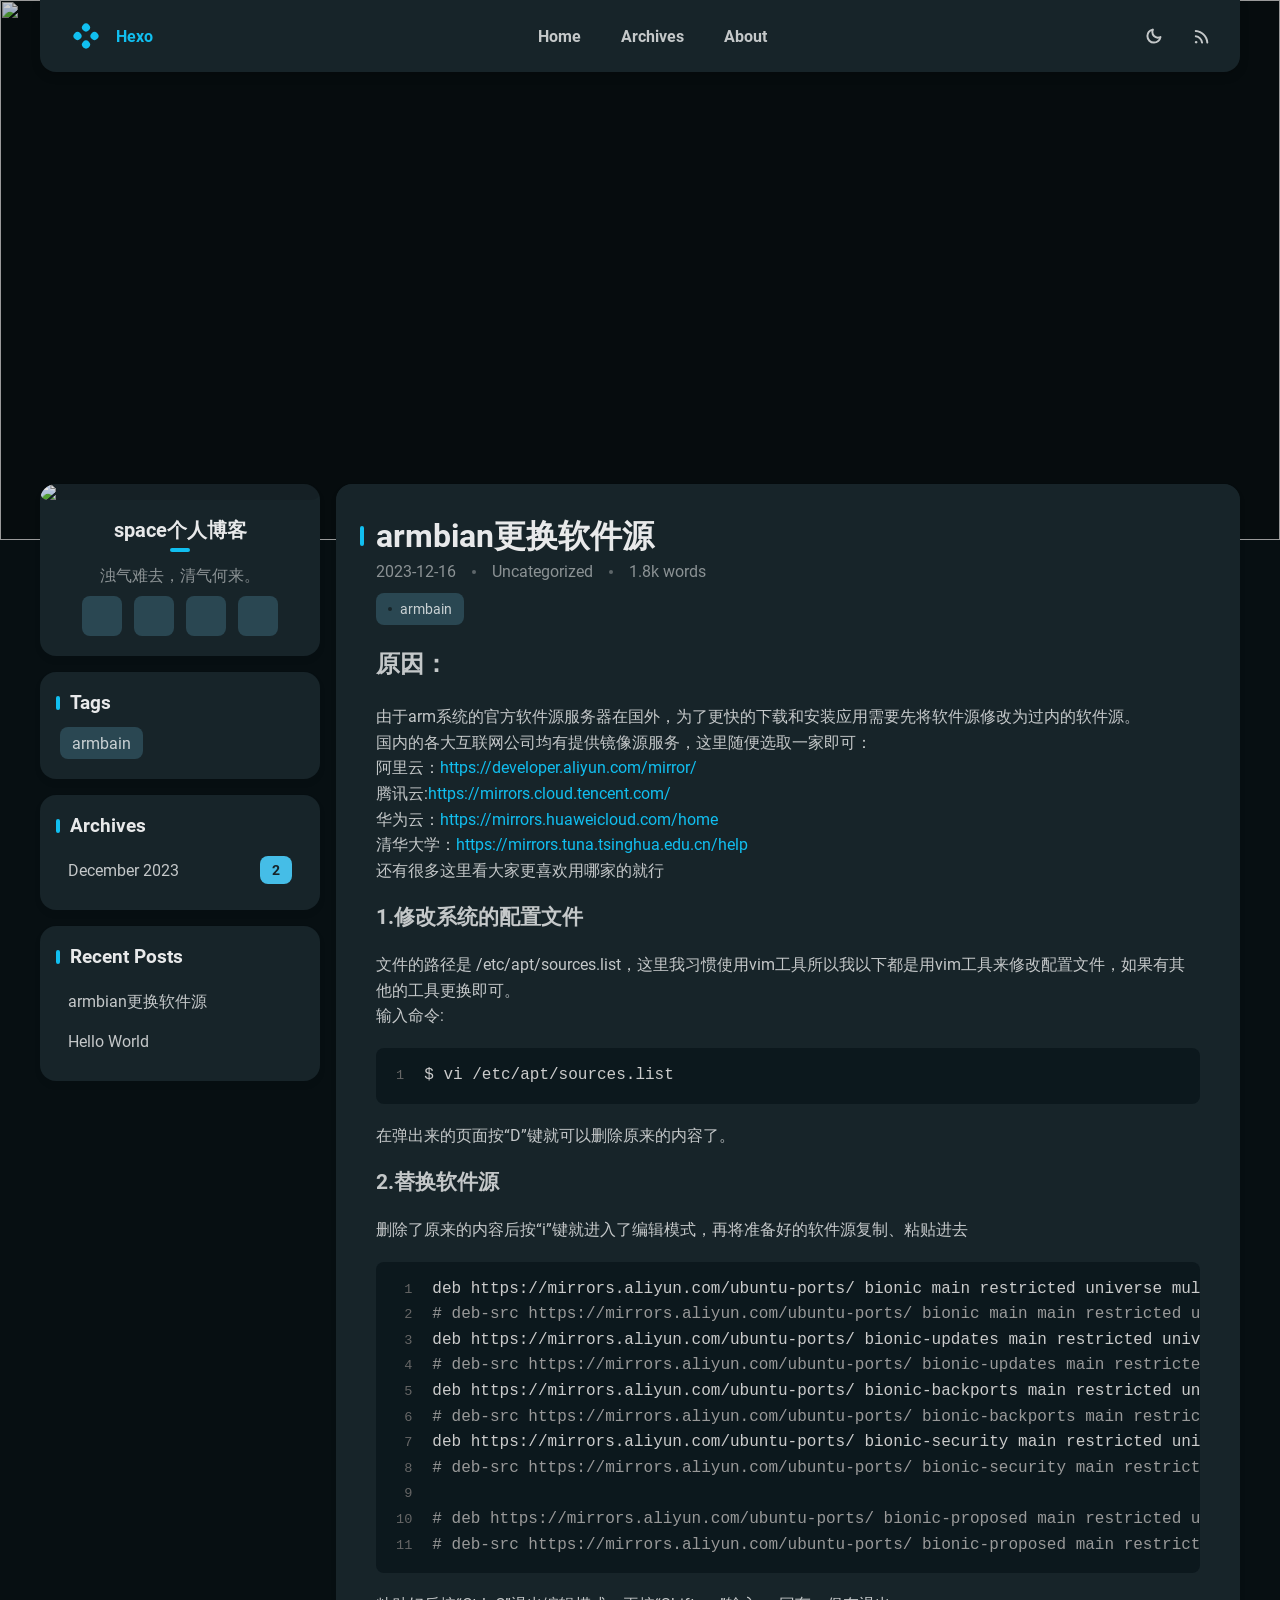
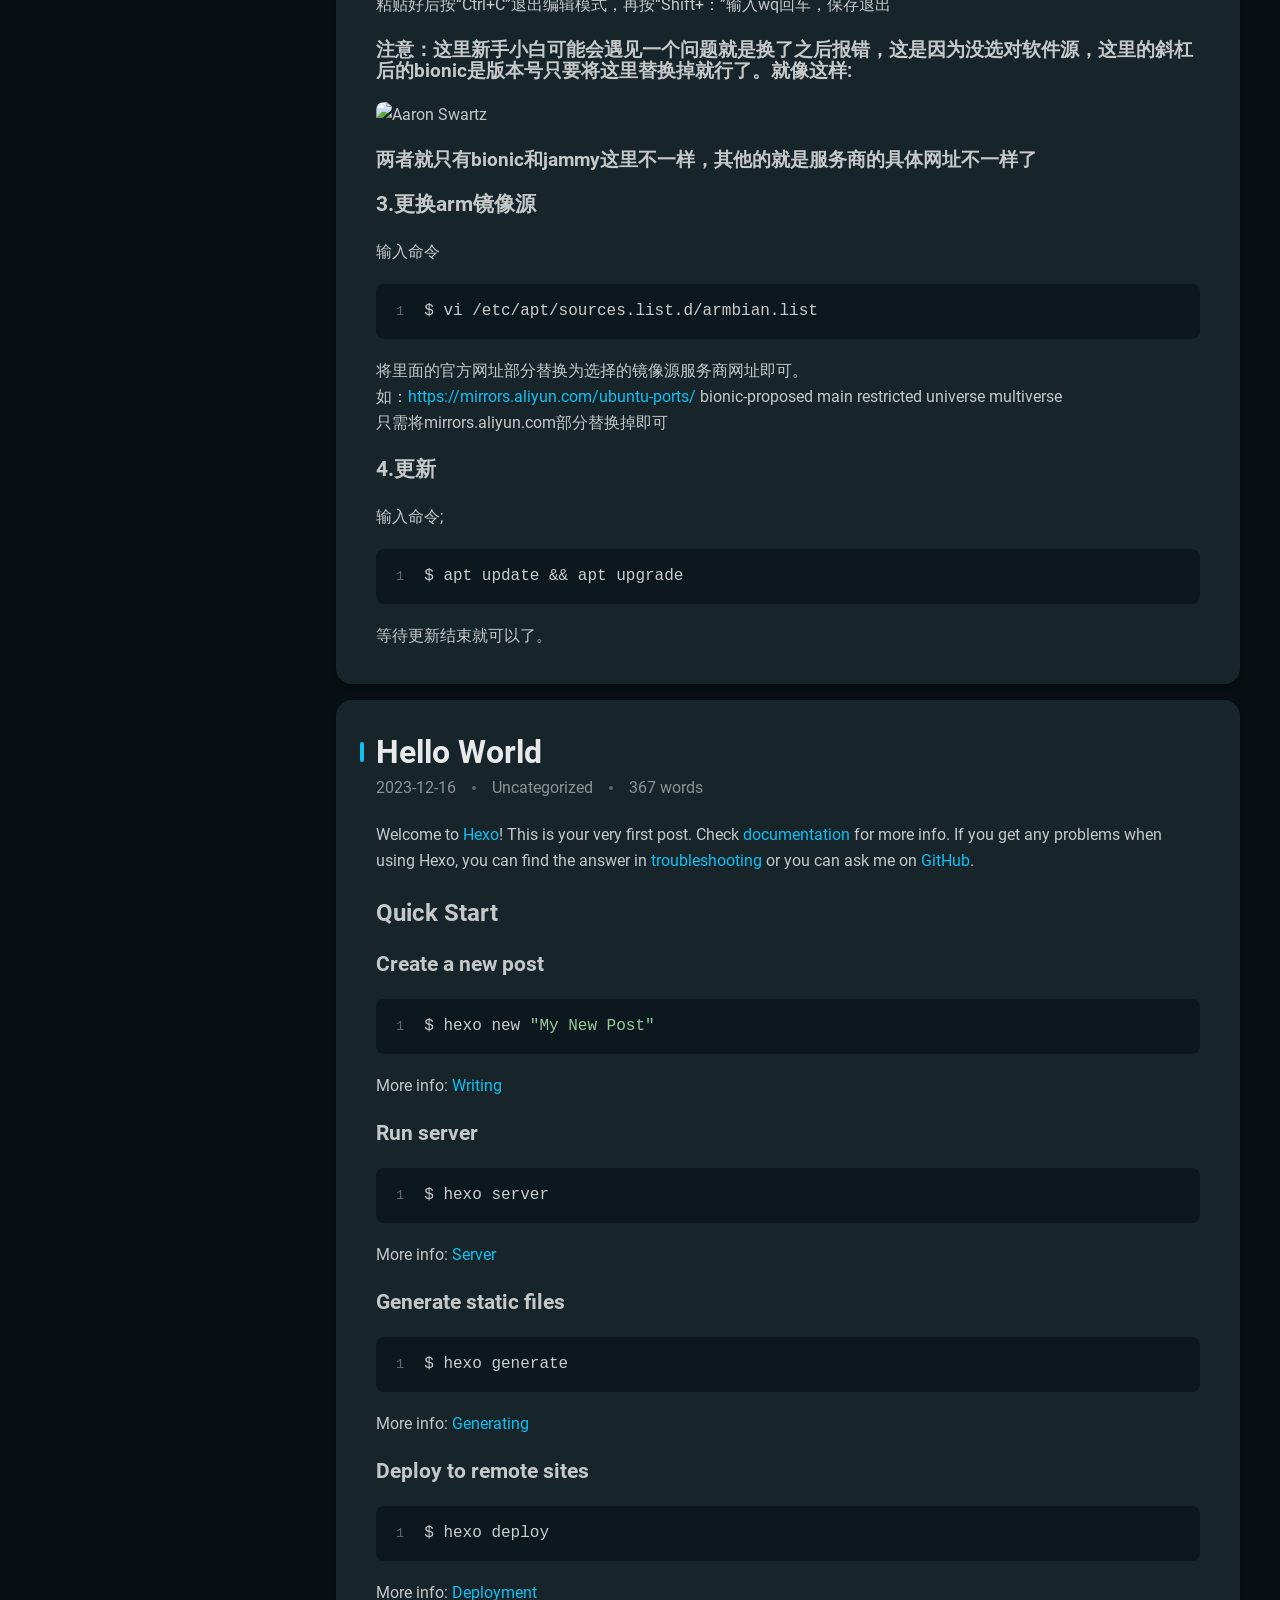
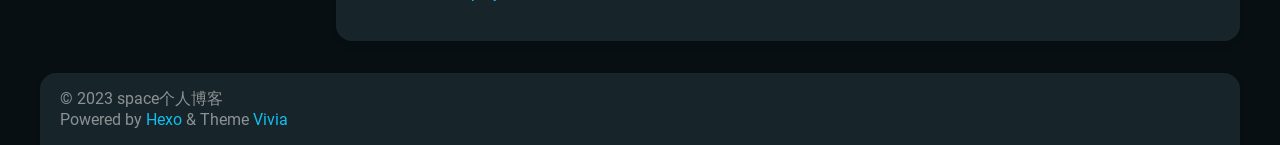
==== index.html @ df4c648f "Site updated: 2023-12-16 14:59:12" ====
<!DOCTYPE html>


<html theme="dark" showBanner="true" hasBanner="true" > 
<link href="https://cdn.staticfile.org/font-awesome/6.4.2/css/fontawesome.min.css" rel="stylesheet">
<link href="https://cdn.staticfile.org/font-awesome/6.4.2/css/brands.min.css" rel="stylesheet">
<link href="https://cdn.staticfile.org/font-awesome/6.4.2/css/solid.min.css" rel="stylesheet">
<script src="/js/color.global.min.js" ></script>
<script src="/js/load-settings.js" ></script>
<head>
  <meta charset="utf-8">
  
  
  

  
  <title>Hexo</title>
  <meta name="viewport" content="width=device-width, initial-scale=1, shrink-to-fit=no">

  <link rel="preload" href="/css/fonts/Roboto-Regular.ttf" as="font" type="font/ttf" crossorigin="anonymous">
  <link rel="preload" href="/css/fonts/Roboto-Bold.ttf" as="font" type="font/ttf" crossorigin="anonymous">

  <meta property="og:type" content="website">
<meta property="og:title" content="Hexo">
<meta property="og:url" content="http://example.com/index.html">
<meta property="og:site_name" content="Hexo">
<meta property="og:locale" content="en_US">
<meta property="article:author" content="John Doe">
<meta name="twitter:card" content="summary">
  
    <link rel="alternate" href="/atom.xml" title="Hexo" type="application/atom+xml">
  
  
    <link rel="icon" media="(prefers-color-scheme: light)" href="/images/favicon-light-32.png" sizes="32x32">
    <link rel="icon" media="(prefers-color-scheme: light)" href="/images/favicon-light-128.png" sizes="128x128">
    <link rel="icon" media="(prefers-color-scheme: light)" href="/images/favicon-light-180.png" sizes="180x180">
    <link rel="icon" media="(prefers-color-scheme: light)" href="/images/favicon-light-192.png" sizes="192x192">
    <link rel="icon" media="(prefers-color-scheme: dark)" href="/images/favicon-dark-32.png" sizes="32x32">
    <link rel="icon" media="(prefers-color-scheme: dark)" href="/images/favicon-dark-128.png" sizes="128x128">
    <link rel="icon" media="(prefers-color-scheme: dark)" href="/images/favicon-dark-180.png" sizes="180x180">
    <link rel="icon" media="(prefers-color-scheme: dark)" href="/images/favicon-dark-192.png" sizes="192x192">
  
  
<link rel="stylesheet" href="/css/style.css">

<meta name="generator" content="Hexo 7.0.0"></head>

<body>
  
  
    
<div id="banner" class=" is_home ">
  <img src="https://cdn.jsdelivr.net/gh/space-kunlun/imageBed@main/beijing.jpg" itemprop="image">
  <div id="banner-dim"></div>
</div>
 
   
  <div id="main-grid" class="shadow   ">
    <div id="nav" class=" is_home "  >
      <navbar id="navbar">
  <nav id="title-nav">
    <a href="/">
      <div id="vivia-logo">
        <div class="dot"></div>
        <div class="dot"></div>
        <div class="dot"></div>
        <div class="dot"></div>
      </div>
      <div>Hexo </div>
    </a>
  </nav>
  <nav id="main-nav">
    
      <a class="main-nav-link" href="/">Home</a>
    
      <a class="main-nav-link" href="/archives">Archives</a>
    
      <a class="main-nav-link" href="/about">About</a>
    
  </nav>
  <nav id="sub-nav">
    <a id="theme-btn" class="nav-icon">
      <span class="light-mode-icon"><svg xmlns="http://www.w3.org/2000/svg" height="20" viewBox="0 -960 960 960" width="20"><path d="M438.5-829.913v-48q0-17.452 11.963-29.476 11.964-12.024 29.326-12.024 17.363 0 29.537 12.024t12.174 29.476v48q0 17.452-11.963 29.476-11.964 12.024-29.326 12.024-17.363 0-29.537-12.024T438.5-829.913Zm0 747.826v-48q0-17.452 11.963-29.476 11.964-12.024 29.326-12.024 17.363 0 29.537 12.024t12.174 29.476v48q0 17.452-11.963 29.476-11.964 12.024-29.326 12.024-17.363 0-29.537-12.024T438.5-82.087ZM877.913-438.5h-48q-17.452 0-29.476-11.963-12.024-11.964-12.024-29.326 0-17.363 12.024-29.537t29.476-12.174h48q17.452 0 29.476 11.963 12.024 11.964 12.024 29.326 0 17.363-12.024 29.537T877.913-438.5Zm-747.826 0h-48q-17.452 0-29.476-11.963-12.024-11.964-12.024-29.326 0-17.363 12.024-29.537T82.087-521.5h48q17.452 0 29.476 11.963 12.024 11.964 12.024 29.326 0 17.363-12.024 29.537T130.087-438.5Zm660.174-290.87-34.239 32q-12.913 12.674-29.565 12.174-16.653-.5-29.327-13.174-12.674-12.673-12.554-28.826.12-16.152 12.794-28.826l33-35q12.913-12.674 30.454-12.674t30.163 12.847q12.709 12.846 12.328 30.826-.38 17.98-13.054 30.653ZM262.63-203.978l-32 34q-12.913 12.674-30.454 12.674t-30.163-12.847q-12.709-12.846-12.328-30.826.38-17.98 13.054-30.653l33.239-31q12.913-12.674 29.565-12.174 16.653.5 29.327 13.174 12.674 12.673 12.554 28.826-.12 16.152-12.794 28.826Zm466.74 33.239-32-33.239q-12.674-12.913-12.174-29.565.5-16.653 13.174-29.327 12.673-12.674 28.826-13.054 16.152-.38 28.826 12.294l35 33q12.674 12.913 12.674 30.454t-12.847 30.163q-12.846 12.709-30.826 12.328-17.98-.38-30.653-13.054ZM203.978-697.37l-34-33q-12.674-12.913-13.174-29.945-.5-17.033 12.174-29.707t31.326-13.293q18.653-.62 31.326 13.054l32 34.239q11.674 12.913 11.174 29.565-.5 16.653-13.174 29.327-12.673 12.674-28.826 12.554-16.152-.12-28.826-12.794ZM480-240q-100 0-170-70t-70-170q0-100 70-170t170-70q100 0 170 70t70 170q0 100-70 170t-170 70Zm-.247-82q65.703 0 111.475-46.272Q637-414.544 637-480.247t-45.525-111.228Q545.95-637 480.247-637t-111.475 45.525Q323-545.95 323-480.247t45.525 111.975Q414.05-322 479.753-322ZM481-481Z"/></svg></span>
      <span class="dark-mode-icon"><svg xmlns="http://www.w3.org/2000/svg" height="20" viewBox="0 -960 960 960" width="20"><path d="M480.239-116.413q-152.63 0-258.228-105.478Q116.413-327.37 116.413-480q0-130.935 77.739-227.435t206.304-125.043q43.022-9.631 63.87 10.869t3.478 62.805q-8.891 22.043-14.315 44.463-5.424 22.42-5.424 46.689 0 91.694 64.326 155.879 64.325 64.186 156.218 64.186 24.369 0 46.978-4.946 22.609-4.945 44.413-14.076 42.826-17.369 62.967 1.142 20.142 18.511 10.511 61.054Q807.174-280 712.63-198.206q-94.543 81.793-232.391 81.793Zm0-95q79.783 0 143.337-40.217 63.554-40.218 95.793-108.283-15.608 4.044-31.097 5.326-15.49 1.283-31.859.805-123.706-4.066-210.777-90.539-87.071-86.473-91.614-212.092-.24-16.369.923-31.978 1.164-15.609 5.446-30.978-67.826 32.478-108.282 96.152Q211.652-559.543 211.652-480q0 111.929 78.329 190.258 78.329 78.329 190.258 78.329ZM466.13-465.891Z"/></svg></span>
    </a>
    
      <a id="nav-rss-link" class="nav-icon mobile-hide" href="/atom.xml" title="RSS Feed">
        <svg xmlns="http://www.w3.org/2000/svg" height="20" viewBox="0 -960 960 960" width="20"><path d="M198-120q-25.846 0-44.23-18.384-18.384-18.385-18.384-44.23 0-25.846 18.384-44.23 18.384-18.385 44.23-18.385 25.846 0 44.23 18.385 18.384 18.384 18.384 44.23 0 25.845-18.384 44.23Q223.846-120 198-120Zm538.385 0q-18.846 0-32.923-13.769-14.076-13.769-15.922-33.23-8.692-100.616-51.077-188.654-42.385-88.039-109.885-155.539-67.5-67.501-155.539-109.885Q283-663.462 182.385-672.154q-19.461-1.846-33.23-16.23-13.769-14.385-13.769-33.846t14.076-32.922q14.077-13.461 32.923-12.23 120.076 8.692 226.038 58.768 105.961 50.077 185.73 129.846 79.769 79.769 129.846 185.731 50.077 105.961 58.769 226.038 1.231 18.846-12.538 32.922Q756.461-120 736.385-120Zm-252 0q-18.231 0-32.423-13.461t-18.653-33.538Q418.155-264.23 348.886-333.5q-69.27-69.27-166.501-84.423-20.077-4.462-33.538-18.961-13.461-14.5-13.461-33.346 0-19.076 13.884-33.23 13.884-14.153 33.115-10.922 136.769 15.384 234.384 112.999 97.615 97.615 112.999 234.384 3.231 19.23-10.538 33.115Q505.461-120 484.385-120Z"/></svg>
      </a>
    
    <div id="nav-menu-btn" class="nav-icon">
      <svg xmlns="http://www.w3.org/2000/svg" height="20" viewBox="0 -960 960 960" width="20"><path d="M177.37-252.282q-17.453 0-29.477-11.964-12.024-11.963-12.024-29.326t12.024-29.537q12.024-12.174 29.477-12.174h605.26q17.453 0 29.477 11.964 12.024 11.963 12.024 29.326t-12.024 29.537q-12.024 12.174-29.477 12.174H177.37Zm0-186.218q-17.453 0-29.477-11.963-12.024-11.964-12.024-29.326 0-17.363 12.024-29.537T177.37-521.5h605.26q17.453 0 29.477 11.963 12.024 11.964 12.024 29.326 0 17.363-12.024 29.537T782.63-438.5H177.37Zm0-186.217q-17.453 0-29.477-11.964-12.024-11.963-12.024-29.326t12.024-29.537q12.024-12.174 29.477-12.174h605.26q17.453 0 29.477 11.964 12.024 11.963 12.024 29.326t-12.024 29.537q-12.024 12.174-29.477 12.174H177.37Z"/></svg>
    </div>
  </nav>
</navbar>
<div id="nav-dropdown" class="hidden">
  <div id="dropdown-link-list">
    
      <a class="nav-dropdown-link" href="/">Home</a>
    
      <a class="nav-dropdown-link" href="/archives">Archives</a>
    
      <a class="nav-dropdown-link" href="/about">About</a>
    
    
      <a class="nav-dropdown-link" href="/atom.xml" title="RSS Feed">RSS</a>
     
    </div>
</div>
<script>
  let dropdownBtn = document.getElementById("nav-menu-btn");
  let dropdownEle = document.getElementById("nav-dropdown");
  dropdownBtn.onclick = function() {
    dropdownEle.classList.toggle("hidden");
  }
</script>
    </div>
    <div id="sidebar-wrapper">
      <sidebar id="sidebar">
  
    <div class="widget-wrap">
  <div class="info-card">
    <div class="avatar">
      
        <image src=https://cdn.jsdelivr.net/gh/space-kunlun/imageBed@main/touxiang.png></image>
      
      <div class="img-dim"></div>
    </div>
    <div class="info">
      <div class="username">space个人博客 </div>
      <div class="dot"></div>
      <div class="subtitle">浊气难去，清气何来。 </div>
      <div class="link-list">
        
          <a class="link-btn" href="tencent://message/?uin=2679131008&Site=&Menu=yes" title="QQ"><i class="fa-brands fa-qq"></i></a>
        
          <a class="link-btn" href="weixin://dl/business/?t=L15186587319" title="Wechat"><i class="fa-brands fa-weixin"></i></a>
        
          <a class="link-btn" href="mailto:2679131008@qq.com" title="email"><i class="fa-solid fa-envelope"></i></a>
        
          <a class="link-btn" target="_blank" rel="noopener" href="https://space.bilibili.com/509397487?plat_id=1&share_from=space&share_medium=android&share_plat=android&share_session_id=cef8100f-8ebf-41da-836b-606891e28cf0&share_source=COPY&share_tag=s_i&timestamp=1701416204&unique_k=r7wXbUa" title="bilibili"><i class="fa-brands fa-bilibili"></i></a>
         
      </div>  
    </div>
  </div>
</div>

  
  <div class="sticky">
    
      



    
      
  <div class="widget-wrap">
    <div class="widget">
      <h3 class="widget-title">Tags</h3>
      <ul class="widget-tag-list" itemprop="keywords"><li class="widget-tag-list-item"><a class="widget-tag-list-link" href="/tags/armbain/" rel="tag">armbain</a></li></ul>
    </div>
  </div>


    
      
  <div class="widget-wrap">
    <div class="widget">
      <h3 class="widget-title">Archives</h3>
      
      
        <a class="archive-link" href="/archives/2023/12 ">
          December 2023 
          <div class="archive-count">2 </div>
        </a>
      
    </div>
  </div>


    
      
  <div class="widget-wrap">
    <div class="widget">
      <h3 class="widget-title">Recent Posts</h3>
      <ul>
        
          <a class="recent-link" href="/2023/12/16/arm%E6%8D%A2%E6%BA%90/" title="armbian更换软件源" >
            <div class="recent-link-text">
              armbian更换软件源
            </div>
          </a>
        
          <a class="recent-link" href="/2023/12/16/hello-world/" title="Hello World" >
            <div class="recent-link-text">
              Hello World
            </div>
          </a>
        
      </ul>
    </div>
  </div>

    
  </div>
</sidebar>
    </div>
    <div id="content-body">
      
   


<article id="post-arm换源" class="h-entry article article-type-post" itemprop="blogPost" itemscope itemtype="https://schema.org/BlogPosting">
  
    
   
  <div class="article-inner">
    <div class="article-main">
      <header class="article-header">
        
<div class="main-title-bar">
  <div class="main-title-dot"></div>
  
    
      <h1 itemprop="name">
        <a class="p-name article-title" href="/2023/12/16/arm%E6%8D%A2%E6%BA%90/">armbian更换软件源</a>
      </h1>
    
  
</div>

        <div class='meta-info-bar'>
          <div class="meta-info">
  <time class="dt-published" datetime="2023-12-16T22:50:20.000Z" itemprop="datePublished">2023-12-16</time>
</div>
          <div class="need-seperator meta-info">
            <div class="meta-cate-flex">
  
    Uncategorized 
   
</div>
  
          </div>
          <div class="wordcount need-seperator meta-info">
            1.8k words 
          </div>
        </div>
        
  <ul class="article-tag-list" itemprop="keywords"><li class="article-tag-list-item"><a class="article-tag-list-link" href="/tags/armbain/" rel="tag">armbain</a></li></ul>

      </header>
      <div class="e-content article-entry" itemprop="articleBody">
        
          <h2 id="原因："><a href="#原因：" class="headerlink" title="原因："></a>原因：</h2><p>由于arm系统的官方软件源服务器在国外，为了更快的下载和安装应用需要先将软件源修改为过内的软件源。<br>国内的各大互联网公司均有提供镜像源服务，这里随便选取一家即可：<br>阿里云：<a target="_blank" rel="noopener" href="https://developer.aliyun.com/mirror/">https://developer.aliyun.com/mirror/</a><br>腾讯云:<a target="_blank" rel="noopener" href="https://mirrors.cloud.tencent.com/">https://mirrors.cloud.tencent.com/</a><br>华为云：<a target="_blank" rel="noopener" href="https://mirrors.huaweicloud.com/home">https://mirrors.huaweicloud.com/home</a><br>清华大学：<a target="_blank" rel="noopener" href="https://mirrors.tuna.tsinghua.edu.cn/help">https://mirrors.tuna.tsinghua.edu.cn/help</a><br>还有很多这里看大家更喜欢用哪家的就行</p>
<h3 id="1-修改系统的配置文件"><a href="#1-修改系统的配置文件" class="headerlink" title="1.修改系统的配置文件"></a>1.修改系统的配置文件</h3><p>文件的路径是 &#x2F;etc&#x2F;apt&#x2F;sources.list，这里我习惯使用vim工具所以我以下都是用vim工具来修改配置文件，如果有其他的工具更换即可。<br>输入命令:</p>
<figure class="highlight bash"><table><tr><td class="gutter"><pre><span class="line">1</span><br></pre></td><td class="code"><pre><span class="line">$ vi /etc/apt/sources.list</span><br></pre></td></tr></table></figure>
<p>在弹出来的页面按“D”键就可以删除原来的内容了。</p>
<h3 id="2-替换软件源"><a href="#2-替换软件源" class="headerlink" title="2.替换软件源"></a>2.替换软件源</h3><p>删除了原来的内容后按“i”键就进入了编辑模式，再将准备好的软件源复制、粘贴进去</p>
<figure class="highlight bash"><table><tr><td class="gutter"><pre><span class="line">1</span><br><span class="line">2</span><br><span class="line">3</span><br><span class="line">4</span><br><span class="line">5</span><br><span class="line">6</span><br><span class="line">7</span><br><span class="line">8</span><br><span class="line">9</span><br><span class="line">10</span><br><span class="line">11</span><br></pre></td><td class="code"><pre><span class="line">deb https://mirrors.aliyun.com/ubuntu-ports/ bionic main restricted universe multiverse</span><br><span class="line"><span class="comment"># deb-src https://mirrors.aliyun.com/ubuntu-ports/ bionic main main restricted universe multiverse</span></span><br><span class="line">deb https://mirrors.aliyun.com/ubuntu-ports/ bionic-updates main restricted universe multiverse</span><br><span class="line"><span class="comment"># deb-src https://mirrors.aliyun.com/ubuntu-ports/ bionic-updates main restricted universe multiverse</span></span><br><span class="line">deb https://mirrors.aliyun.com/ubuntu-ports/ bionic-backports main restricted universe multiverse</span><br><span class="line"><span class="comment"># deb-src https://mirrors.aliyun.com/ubuntu-ports/ bionic-backports main restricted universe multiverse</span></span><br><span class="line">deb https://mirrors.aliyun.com/ubuntu-ports/ bionic-security main restricted universe multiverse</span><br><span class="line"><span class="comment"># deb-src https://mirrors.aliyun.com/ubuntu-ports/ bionic-security main restricted universe multiverse</span></span><br><span class="line"></span><br><span class="line"><span class="comment"># deb https://mirrors.aliyun.com/ubuntu-ports/ bionic-proposed main restricted universe multiverse</span></span><br><span class="line"><span class="comment"># deb-src https://mirrors.aliyun.com/ubuntu-ports/ bionic-proposed main restricted universe multiverse</span></span><br></pre></td></tr></table></figure>
<p>粘贴好后按“Ctrl+C”退出编辑模式，再按“Shift+：”输入wq回车，保存退出</p>
<h4 id="注意：这里新手小白可能会遇见一个问题就是换了之后报错，这是因为没选对软件源，这里的斜杠后的bionic是版本号只要将这里替换掉就行了。就像这样"><a href="#注意：这里新手小白可能会遇见一个问题就是换了之后报错，这是因为没选对软件源，这里的斜杠后的bionic是版本号只要将这里替换掉就行了。就像这样" class="headerlink" title="注意：这里新手小白可能会遇见一个问题就是换了之后报错，这是因为没选对软件源，这里的斜杠后的bionic是版本号只要将这里替换掉就行了。就像这样:"></a>注意：这里新手小白可能会遇见一个问题就是换了之后报错，这是因为没选对软件源，这里的斜杠后的bionic是版本号只要将这里替换掉就行了。就像这样:</h4><p><img src="https://cdn.jsdelivr.net/gh/space-kunlun/imageBed@main/hexo/armbian2.png" alt="Aaron Swartz"></p>
<h4 id="两者就只有bionic和jammy这里不一样，其他的就是服务商的具体网址不一样了"><a href="#两者就只有bionic和jammy这里不一样，其他的就是服务商的具体网址不一样了" class="headerlink" title="两者就只有bionic和jammy这里不一样，其他的就是服务商的具体网址不一样了"></a>两者就只有bionic和jammy这里不一样，其他的就是服务商的具体网址不一样了</h4><h3 id="3-更换arm镜像源"><a href="#3-更换arm镜像源" class="headerlink" title="3.更换arm镜像源"></a>3.更换arm镜像源</h3><p>输入命令</p>
<figure class="highlight bash"><table><tr><td class="gutter"><pre><span class="line">1</span><br></pre></td><td class="code"><pre><span class="line">$ vi /etc/apt/sources.list.d/armbian.list</span><br></pre></td></tr></table></figure>
<p>将里面的官方网址部分替换为选择的镜像源服务商网址即可。<br>如：<a target="_blank" rel="noopener" href="https://mirrors.aliyun.com/ubuntu-ports/">https://mirrors.aliyun.com/ubuntu-ports/</a> bionic-proposed main restricted universe multiverse<br>只需将mirrors.aliyun.com部分替换掉即可</p>
<h3 id="4-更新"><a href="#4-更新" class="headerlink" title="4.更新"></a>4.更新</h3><p>输入命令;</p>
<figure class="highlight bash"><table><tr><td class="gutter"><pre><span class="line">1</span><br></pre></td><td class="code"><pre><span class="line">$ apt update &amp;&amp; apt upgrade</span><br></pre></td></tr></table></figure>
<p>等待更新结束就可以了。</p>

        
      </div>

       
        <footer class="article-footer">
           
        </footer>
         
    </div>
    
     
  </div>
  
</article>






   


<article id="post-hello-world" class="h-entry article article-type-post" itemprop="blogPost" itemscope itemtype="https://schema.org/BlogPosting">
  
    
   
  <div class="article-inner">
    <div class="article-main">
      <header class="article-header">
        
<div class="main-title-bar">
  <div class="main-title-dot"></div>
  
    
      <h1 itemprop="name">
        <a class="p-name article-title" href="/2023/12/16/hello-world/">Hello World</a>
      </h1>
    
  
</div>

        <div class='meta-info-bar'>
          <div class="meta-info">
  <time class="dt-published" datetime="2023-12-16T14:29:04.730Z" itemprop="datePublished">2023-12-16</time>
</div>
          <div class="need-seperator meta-info">
            <div class="meta-cate-flex">
  
    Uncategorized 
   
</div>
  
          </div>
          <div class="wordcount need-seperator meta-info">
            367 words 
          </div>
        </div>
        
      </header>
      <div class="e-content article-entry" itemprop="articleBody">
        
          <p>Welcome to <a target="_blank" rel="noopener" href="https://hexo.io/">Hexo</a>! This is your very first post. Check <a target="_blank" rel="noopener" href="https://hexo.io/docs/">documentation</a> for more info. If you get any problems when using Hexo, you can find the answer in <a target="_blank" rel="noopener" href="https://hexo.io/docs/troubleshooting.html">troubleshooting</a> or you can ask me on <a target="_blank" rel="noopener" href="https://github.com/hexojs/hexo/issues">GitHub</a>.</p>
<h2 id="Quick-Start"><a href="#Quick-Start" class="headerlink" title="Quick Start"></a>Quick Start</h2><h3 id="Create-a-new-post"><a href="#Create-a-new-post" class="headerlink" title="Create a new post"></a>Create a new post</h3><figure class="highlight bash"><table><tr><td class="gutter"><pre><span class="line">1</span><br></pre></td><td class="code"><pre><span class="line">$ hexo new <span class="string">&quot;My New Post&quot;</span></span><br></pre></td></tr></table></figure>

<p>More info: <a target="_blank" rel="noopener" href="https://hexo.io/docs/writing.html">Writing</a></p>
<h3 id="Run-server"><a href="#Run-server" class="headerlink" title="Run server"></a>Run server</h3><figure class="highlight bash"><table><tr><td class="gutter"><pre><span class="line">1</span><br></pre></td><td class="code"><pre><span class="line">$ hexo server</span><br></pre></td></tr></table></figure>

<p>More info: <a target="_blank" rel="noopener" href="https://hexo.io/docs/server.html">Server</a></p>
<h3 id="Generate-static-files"><a href="#Generate-static-files" class="headerlink" title="Generate static files"></a>Generate static files</h3><figure class="highlight bash"><table><tr><td class="gutter"><pre><span class="line">1</span><br></pre></td><td class="code"><pre><span class="line">$ hexo generate</span><br></pre></td></tr></table></figure>

<p>More info: <a target="_blank" rel="noopener" href="https://hexo.io/docs/generating.html">Generating</a></p>
<h3 id="Deploy-to-remote-sites"><a href="#Deploy-to-remote-sites" class="headerlink" title="Deploy to remote sites"></a>Deploy to remote sites</h3><figure class="highlight bash"><table><tr><td class="gutter"><pre><span class="line">1</span><br></pre></td><td class="code"><pre><span class="line">$ hexo deploy</span><br></pre></td></tr></table></figure>

<p>More info: <a target="_blank" rel="noopener" href="https://hexo.io/docs/one-command-deployment.html">Deployment</a></p>

        
      </div>

       
        <footer class="article-footer">
           
        </footer>
         
    </div>
    
     
  </div>
  
</article>








    </div>
    <div id="footer-wrapper">
      <footer id="footer">
  
  <div id="footer-info" class="inner">
    
    &copy; 2023 space个人博客<br>
    Powered by <a href="https://hexo.io/" target="_blank">Hexo</a> & Theme <a target="_blank" rel="noopener" href="https://github.com/saicaca/hexo-theme-vivia">Vivia</a>
  </div>
</footer>

    </div>
    <div class="back-to-top-wrapper">
    <button id="back-to-top-btn" class="back-to-top-btn hide" onclick="topFunction()">
        <i class="fa-solid fa-angle-up"></i>
    </button>
</div>

<script>
    function topFunction() {
        window.scroll({ top: 0, behavior: 'smooth' });
    }
    let btn = document.getElementById('back-to-top-btn');
    function scrollFunction() {
        if (document.body.scrollTop > 600 || document.documentElement.scrollTop > 600) {
            btn.classList.remove('hide')
        } else {
            btn.classList.add('hide')
        }
    }
    window.onscroll = function() {
        scrollFunction();
    }
</script>

  </div>
  <script src="/js/light-dark-switch.js"></script>
</body>
</html>
---- css/style.css ----
:root {
  --neut-L90: rgba(255,255,255,0.9);
  --neut-L75: rgba(255,255,255,0.75);
  --neut-L50: rgba(255,255,255,0.5);
  --neut-L30: rgba(255,255,255,0.3);
  --neut-L10: rgba(255,255,255,0.1);
  --banner-dim: rgba(0,0,0,0.2);
  --primary-hue: 225;
  --main-title: rgba(255,255,255,0.9);
  --btn-content: var(--neut-L75);
  --btn-content-hover: var(--btn-content);
  --card-btn-bg: var(--card-background);
  --card-btn-icon: var(--primary);
  --btn-text-neutral-text: var(--neut-L75);
  --btn-text-content: var(--primary);
  --btn-text-light-text: var(--primary);
  --title-hover: var(--primary);
  --light-dot: var(--primary);
  --article-meta: rgba(255,255,255,0.5);
  --article-text: rgba(255,255,255,0.75);
  --info-name: rgba(255,255,255,0.9);
  --info-sub: rgba(255,255,255,0.5);
  --link: var(--primary);
  --color-picker-border: var(--primary);
  --color-picker-thumb: var(--primary);
  --pagenav-curr-bg: var(--primary);
  --widget-title: var(--main-title);
  --archive-year: var(--neut-L75);
  --archive-date: var(--neut-L50);
  --archive-title: var(--neut-L75);
  --archive-tags: var(--neut-L30);
  --archive-dashline: var(--neut-L10);
  --primary-btn-bg: var(--primary);
  --img-overlay: rgba(0,0,0,0.1);
  --sidebar-width: 280px;
  --display-light-icon: 0;
  --display-dark-icon: 1;
}
@supports (color: oklch(0 0 0)) {
  :root {
    --primary: oklch(0.75 0.14 var(--primary-hue));
    --nav-dropdown-bg: oklch(0.2 0.02 var(--primary-hue));
    --page-background: oklch(0.16 0.014 var(--primary-hue));
    --card-background: oklch(0.25 0.02 var(--primary-hue));
    --btn-bg: oklch(0.38 0.04 var(--primary-hue));
    --btn-hover: oklch(0.45 0.045 var(--primary-hue));
    --btn-active: oklch(0.5 0.05 var(--primary-hue));
    --card-btn-hover: oklch(0.3 0.03 var(--primary-hue));
    --card-btn-active: oklch(0.35 0.035 var(--primary-hue));
    --btn-text-hover: oklch(0.2 0.02 var(--primary-hue));
    --btn-text-active: oklch(0.17 0.017 var(--primary-hue));
    --timeline-dim-dot: oklch(0.5 0.05 var(--primary-hue));
    --title-active: oklch(0.65 0.12 var(--primary-hue));
    --tag-dot: oklch(0.25 0.02 var(--primary-hue));
    --highlight-selection: oklch(0.35 0.035 var(--primary-hue));
    --article-code-bg: oklch(0.4 0.04 var(--primary-hue));
    --article-block: oklch(0.2 0.02 var(--primary-hue));
    --link-hover-bg: oklch(0.4 0.08 var(--primary-hue));
    --link-active-bg: oklch(0.35 0.07 var(--primary-hue));
    --blockquote-bg: oklch(0.2 0.02 var(--primary-hue));
    --color-picker-range: oklch(0.4 0.04 var(--primary-hue));
    --badge-bg: oklch(0.75 0.12 var(--primary-hue));
    --text-on-light: oklch(0.25 0.02 var(--primary-hue));
    --pagenav-curr-text: oklch(0.25 0.02 var(--primary-hue));
    --input-field: oklch(0.2 0.02 var(--primary-hue));
    --primary-btn-text: oklch(0.25 0.02 var(--primary-hue));
    --enter-btn-bg: oklch(0.2 0.02 var(--primary-hue));
    --enter-btn-hover: oklch(0.3 0.03 var(--primary-hue));
    --enter-btn-active: oklch(0.35 0.035 var(--primary-hue));
    --selection-bg: oklch(0.4 0.08 var(--primary-hue));
    --code-block-selection-bg: oklch(0.4 0.08 var(--primary-hue));
  }
}
@supports not (color: oklch(0 0 0)) {
  :root {
    --primary: #11bff0;
    --nav-dropdown-bg: #0c181d;
    --page-background: #070f12;
    --card-background: #172429;
    --btn-bg: #2a4752;
    --btn-hover: #395b68;
    --btn-active: #436a79;
    --card-btn-hover: #1d3139;
    --card-btn-active: #263f48;
    --btn-text-hover: #0c181d;
    --btn-text-active: #071115;
    --timeline-dim-dot: #436a79;
    --title-active: #139ec6;
    --tag-dot: #172429;
    --highlight-selection: #263f48;
    --article-code-bg: #2f4c58;
    --article-block: #0c181d;
    --link-hover-bg: #005068;
    --link-active-bg: #004256;
    --blockquote-bg: #0c181d;
    --color-picker-range: #2f4c58;
    --badge-bg: #45bde7;
    --text-on-light: #172429;
    --pagenav-curr-text: #172429;
    --input-field: #0c181d;
    --primary-btn-text: #172429;
    --enter-btn-bg: #0c181d;
    --enter-btn-hover: #1d3139;
    --enter-btn-active: #263f48;
    --selection-bg: #005068;
    --code-block-selection-bg: #005068;
  }
}
:root[theme='light'] {
  --card-background: #fff;
  --banner-dim: none;
  --neut-L90: rgba(0,0,0,0.9);
  --neut-L75: rgba(0,0,0,0.75);
  --neut-L50: rgba(0,0,0,0.5);
  --neut-L30: rgba(0,0,0,0.3);
  --neut-L10: rgba(0,0,0,0.1);
  --main-title: rgba(0,0,0,0.9);
  --article-meta: rgba(0,0,0,0.5);
  --article-text: rgba(0,0,0,0.75);
  --btn-text-neutral-text: rgba(0,0,0,0.75);
  --info-name: rgba(0,0,0,0.9);
  --info-sub: rgba(0,0,0,0.5);
  --tag-dot: var(--btn-content);
  --img-overlay: rgba(0,0,0,0);
  --pagenav-curr-text: rgba(255,255,255,0.9);
  --primary-btn-text: rgba(255,255,255,0.9);
  --display-light-icon: 1;
  --display-dark-icon: 0;
}
@supports (color: oklch(0 0 0)) {
  :root[theme='light'] {
    --primary: oklch(0.7 0.14 var(--primary-hue));
    --page-background: oklch(0.95 0.01 var(--primary-hue));
    --nav-dropdown-bg: oklch(0.98 0.005 var(--primary-hue));
    --btn-bg: oklch(0.95 0.025 var(--primary-hue));
    --btn-content: oklch(0.55 0.12 var(--primary-hue));
    --btn-hover: oklch(0.9 0.05 var(--primary-hue));
    --btn-active: oklch(0.85 0.08 var(--primary-hue));
    --btn-text-hover: oklch(0.95 0.025 var(--primary-hue));
    --btn-text-active: oklch(0.98 0.01 var(--primary-hue));
    --btn-text-content: oklch(0.7 0.14 var(--primary-hue));
    --card-btn-hover: oklch(0.98 0.005 var(--primary-hue));
    --card-btn-active: oklch(0.9 0.03 var(--primary-hue));
    --title-active: oklch(0.6 0.12 var(--primary-hue));
    --link-hover-bg: oklch(0.95 0.025 var(--primary-hue));
    --link-active-bg: oklch(0.9 0.05 var(--primary-hue));
    --article-code-bg: oklch(0.95 0.02 var(--primary-hue));
    --blockquote-bg: oklch(0.98 0.005 var(--primary-hue));
    --badge-bg: oklch(0.95 0.02 var(--primary-hue));
    --text-on-light: oklch(0.55 0.12 var(--primary-hue));
    --color-picker-range: oklch(0.95 0.02 var(--primary-hue));
    --input-field: oklch(0.98 0.005 var(--primary-hue));
    --enter-btn-bg: oklch(0.98 0.005 var(--primary-hue));
    --enter-btn-hover: oklch(0.96 0.015 var(--primary-hue));
    --enter-btn-active: oklch(0.9 0.03 var(--primary-hue));
    --selection-bg: oklch(0.9 0.05 var(--primary-hue));
  }
}
@supports not (color: oklch(0 0 0)) {
  :root[theme='light'] {
    --primary: #00afdf;
    --page-background: #e8f0f4;
    --nav-dropdown-bg: #f5f9fb;
    --btn-bg: #def3fb;
    --btn-content: #007fa6;
    --btn-hover: #bce6f7;
    --btn-active: #93d9f5;
    --btn-text-hover: #def3fb;
    --btn-text-active: #f2fafe;
    --btn-text-content: #00afdf;
    --card-btn-hover: #f5f9fb;
    --card-btn-active: #cae3ed;
    --title-active: #008eb6;
    --link-hover-bg: #def3fb;
    --link-active-bg: #bce6f7;
    --article-code-bg: #e1f2f9;
    --blockquote-bg: #f5f9fb;
    --badge-bg: #e1f2f9;
    --text-on-light: #007fa6;
    --color-picker-range: #e1f2f9;
    --input-field: #f5f9fb;
    --enter-btn-bg: #f5f9fb;
    --enter-btn-hover: #e8f4f9;
    --enter-btn-active: #cae3ed;
    --selection-bg: #bce6f7;
  }
}
body {
  width: 100%;
}
body:before,
body:after {
  content: "";
  display: table;
}
body:after {
  clear: both;
}
html,
body,
div,
span,
applet,
object,
iframe,
h1,
h2,
h3,
h4,
h5,
h6,
p,
blockquote,
pre,
a,
abbr,
acronym,
address,
big,
cite,
code,
del,
dfn,
em,
img,
ins,
kbd,
q,
s,
samp,
small,
strike,
strong,
sub,
sup,
tt,
var,
dl,
dt,
dd,
ol,
ul,
li,
fieldset,
form,
label,
legend,
table,
caption,
tbody,
tfoot,
thead,
tr,
th,
td {
  margin: 0;
  padding: 0;
  border: 0;
  outline: 0;
  font-weight: inherit;
  font-style: inherit;
  font-family: inherit;
  font-size: 100%;
  vertical-align: baseline;
}
body {
  line-height: 1;
  color: #000;
  background: #fff;
}
ol,
ul {
  list-style: none;
}
table {
  border-collapse: separate;
  border-spacing: 0;
  vertical-align: middle;
}
caption,
th,
td {
  text-align: left;
  font-weight: normal;
  vertical-align: middle;
}
a img {
  border: none;
}
a {
  text-decoration: none;
}
@font-face {
  font-family: Roboto;
  font-style: normal;
  font-weight: 400;
  src: url("fonts/Roboto-Regular.ttf") format("truetype");
}
@font-face {
  font-family: Roboto;
  font-style: normal;
  font-weight: 700;
  src: url("fonts/Roboto-Bold.ttf") format("truetype");
}
body,
#container {
  overflow-x: hidden;
  height: 100%;
}
body {
  font: 16px "Roboto", -apple-system, BlinkMacSystemFont, "Segoe UI", "Oxygen", "Ubuntu", "Cantarell", "Fira Sans", "Droid Sans", "Helvetica Neue", sans-serif;
  -webkit-text-size-adjust: 100%;
  background: var(--page-background);
  background-size: 240px;
  background-blend-mode: overlay;
  -webkit-transition: background 0.15s ease-out, color 0.15s ease-out;
  -moz-transition: background 0.15s ease-out, color 0.15s ease-out;
  -ms-transition: background 0.15s ease-out, color 0.15s ease-out;
  transition: background 0.15s ease-out, color 0.15s ease-out;
}

#main-grid {
  grid-template-columns: min(30%, var(--sidebar-width)) auto;
  grid-template-rows: auto auto auto;
}
#main-grid.right-sidebar {
  grid-template-columns: auto min(30%, var(--sidebar-width));
}
#main-grid {
  display: grid;
  max-width: 1200px;
  min-height: 100vh;
  grid-template-rows: auto 1fr auto;
  margin: auto;
  position: relative;
  grid-gap: 16px;
}
#main-grid #nav {
  grid-column-start: 1;
  grid-column-end: 3;
  -webkit-transition: height 0.15s ease-out;
  -moz-transition: height 0.15s ease-out;
  -ms-transition: height 0.15s ease-out;
  transition: height 0.15s ease-out;
}
#main-grid #sidebar-wrapper {
  grid-row: 2;
  grid-column: 1;
}
#main-grid #content-body {
  grid-column: 2;
  grid-row: 2;
  overflow: auto;
}
#main-grid #footer-wrapper {
  grid-row: 3;
  grid-column-start: 1;
  grid-column-end: 3;
}
#main-grid.right-sidebar #sidebar-wrapper {
  grid-column: 2;
}
#main-grid.right-sidebar #content-body {
  grid-column: 1;
}
@media screen and (max-width: 767px) {
  #main-grid {
    grid-template-columns: auto auto;
  }
  #main-grid #sidebar-wrapper {
    grid-row: 3;
    grid-column-start: 1;
    grid-column-end: 3;
    margin-top: 48px;
  }
  #main-grid #content-body {
    grid-column-start: 1;
    grid-column-end: 3;
  }
  #main-grid #footer-wrapper {
    grid-row: 4;
  }
}
@media screen and (min-width: 768px) and (max-width: 1023px) {
  #main-grid {
    grid-template-columns: auto auto;
  }
  #main-grid #sidebar-wrapper {
    grid-row: 3;
    grid-column-start: 1;
    grid-column-end: 3;
    margin-top: 48px;
  }
  #main-grid #content-body {
    grid-column-start: 1;
    grid-column-end: 3;
  }
  #main-grid #footer-wrapper {
    grid-row: 4;
  }
}
#main {
  position: relative;
}
.clear {
  clear: both;
}
#container {
  position: relative;
}
#nav,
#sidebar-wrapper,
#content-body,
#footer-wrapper,
#back-to-top-btn {
  filter: drop-shadow(0px 4px 4px rgba(0,0,0,0.02));
}
.img-dim {
  width: 100%;
  height: 100%;
  background: var(--img-overlay);
  position: absolute;
  -webkit-transition: background 0.15s ease-out;
  -moz-transition: background 0.15s ease-out;
  -ms-transition: background 0.15s ease-out;
  transition: background 0.15s ease-out;
}
::selection {
  background-color: var(--selection-bg);
}
.article-date,
.article-category-link,
.archive-year {
  text-decoration: none;
  text-transform: uppercase;
  letter-spacing: 2px;
  color: #999;
  margin-bottom: 1em;
  margin-left: 5px;
  line-height: 1em;
  text-shadow: 0 1px #fff;
  font-weight: bold;
}
.archive-article-inner {
  background: #fff;
  -webkit-box-shadow: 1px 2px 3px #ddd;
  box-shadow: 1px 2px 3px #ddd;
  border: 1px solid #ddd;
  border-radius: 3px;
}
navbar,
.article-inner,
#article-nav .article-nav-btn,
.comment-card,
#page-nav #num-bar,
#page-nav .page-nav-btn,
.archive-main-card,
.back-to-top-btn,
.widget,
.info-card {
  background: var(--card-background);
  border-radius: 16px;
  -webkit-transition: background 0.15s ease-out;
  -moz-transition: background 0.15s ease-out;
  -ms-transition: background 0.15s ease-out;
  transition: background 0.15s ease-out;
}
.article-tag-list-link,
.widget-tag-list-link,
.info-card .link-list .link-btn {
  background: var(--btn-bg);
  border-radius: 8px;
  color: var(--btn-content);
  -webkit-transition: background 0.15s ease-out, color 0.15s ease-out;
  -moz-transition: background 0.15s ease-out, color 0.15s ease-out;
  -ms-transition: background 0.15s ease-out, color 0.15s ease-out;
  transition: background 0.15s ease-out, color 0.15s ease-out;
  cursor: pointer;
  border: none;
  display: -webkit-box;
  display: -moz-box;
  display: -webkit-flex;
  display: -ms-flexbox;
  display: box;
  display: flex;
  -webkit-box-pack: center;
  -moz-box-pack: center;
  -ms-flex-pack: center;
  -webkit-justify-content: center;
  justify-content: center;
  -webkit-box-align: center;
  -moz-box-align: center;
  -ms-flex-align: center;
  -webkit-align-items: center;
  align-items: center;
}
.article-tag-list-link:hover,
.widget-tag-list-link:hover,
.info-card .link-list .link-btn:hover {
  color: var(--btn-content-hover);
  background: var(--btn-hover);
}
.article-tag-list-link:active,
.widget-tag-list-link:active,
.info-card .link-list .link-btn:active {
  background: var(--btn-active);
}
#article-nav .article-nav-btn,
.back-to-top-btn {
  display: -webkit-box;
  display: -moz-box;
  display: -webkit-flex;
  display: -ms-flexbox;
  display: box;
  display: flex;
  -webkit-box-pack: center;
  -moz-box-pack: center;
  -ms-flex-pack: center;
  -webkit-justify-content: center;
  justify-content: center;
  -webkit-box-align: center;
  -moz-box-align: center;
  -ms-flex-align: center;
  -webkit-align-items: center;
  align-items: center;
}
#article-nav .article-nav-btn:hover,
.back-to-top-btn:hover {
  background: var(--card-btn-hover);
}
#article-nav .article-nav-btn:active,
.back-to-top-btn:active {
  background: var(--card-btn-active);
}
.article-tag-list-link,
.widget-tag-list-link {
  height: 32px;
  padding: 0 12px;
  font-size: 14px;
}
.article-title,
.comment-card .main-title,
.archive-main-card .archive-title {
  text-decoration: none;
  font-size: 32px;
  font-weight: bold;
  color: var(--main-title);
  line-height: 40px;
  -webkit-transition: color 0.15s ease-out;
  -moz-transition: color 0.15s ease-out;
  -ms-transition: color 0.15s ease-out;
  transition: color 0.15s ease-out;
  position: relative;
}
@media screen and (max-width: 767px) {
  .article-title,
  .comment-card .main-title,
  .archive-main-card .archive-title {
    font-size: 28px;
  }
}
.article-entry a,
#footer a {
  color: var(--link);
  border-radius: 6px;
  -webkit-transition: background 0.15s ease-out, color 0.15s ease-out, outline 0.15s ease-out;
  -moz-transition: background 0.15s ease-out, color 0.15s ease-out, outline 0.15s ease-out;
  -ms-transition: background 0.15s ease-out, color 0.15s ease-out, outline 0.15s ease-out;
  transition: background 0.15s ease-out, color 0.15s ease-out, outline 0.15s ease-out;
  padding: 3px;
  margin: -3px;
}
.article-entry a:hover,
#footer a:hover {
  background: var(--link-hover-bg);
}
.article-entry a:active,
#footer a:active {
  background: var(--link-active-bg);
}
.article-entry h1,
.widget h1 {
  font-size: 2em;
}
.article-entry h2,
.widget h2 {
  font-size: 1.5em;
}
.article-entry h3,
.widget h3 {
  font-size: 1.3em;
}
.article-entry h4,
.widget h4 {
  font-size: 1.2em;
}
.article-entry h5,
.widget h5 {
  font-size: 1em;
}
.article-entry h6,
.widget h6 {
  font-size: 1em;
  color: #999;
}
.article-entry hr,
.widget hr {
  border: 1px dashed #ddd;
}
.article-entry strong,
.widget strong {
  font-weight: bold;
}
.article-entry em,
.widget em,
.article-entry cite,
.widget cite {
  font-style: italic;
}
.article-entry sup,
.widget sup,
.article-entry sub,
.widget sub {
  font-size: 0.75em;
  line-height: 0;
  position: relative;
  vertical-align: baseline;
}
.article-entry sup,
.widget sup {
  top: -0.5em;
}
.article-entry sub,
.widget sub {
  bottom: -0.2em;
}
.article-entry small,
.widget small {
  font-size: 0.85em;
}
.article-entry acronym,
.widget acronym,
.article-entry abbr,
.widget abbr {
  border-bottom: 1px dotted;
}
.article-entry ul,
.widget ul,
.article-entry ol,
.widget ol,
.article-entry dl,
.widget dl {
  margin: 0 20px;
  line-height: 1.6em;
}
.article-entry ul ul,
.widget ul ul,
.article-entry ol ul,
.widget ol ul,
.article-entry ul ol,
.widget ul ol,
.article-entry ol ol,
.widget ol ol {
  margin-top: 0;
  margin-bottom: 0;
}
.article-entry ul,
.widget ul {
  list-style: disc;
}
.article-entry ol,
.widget ol {
  list-style: decimal;
}
.article-entry dt,
.widget dt {
  font-weight: bold;
}
:root #nav {
  height: 72px;
}
@media screen and (max-width: 767px) {
  :root #nav {
    height: auto;
    min-height: 72px;
  }
}
@media screen and (min-width: 768px) and (max-width: 1023px) {
  :root #nav {
    height: auto;
    min-height: 72px;
  }
}
:root #banner {
  opacity: 0;
}
:root[showBanner="true"][hasBanner="true"] #nav {
  height: calc(40vh - 72px);
  filter: drop-shadow(0px 4px 4px rgba(0,0,0,0.15));
}
:root[showBanner="true"][hasBanner="true"] #nav.is_home {
  height: calc(60vh - 72px);
}
:root[showBanner="true"][hasBanner="true"] #banner {
  opacity: 1;
  top: 0;
}
@media screen and (min-width: 1024px) {
  :root[showBanner="true"][hasBanner="desktop"] #nav {
    height: calc(40vh - 72px);
    filter: drop-shadow(0px 4px 4px rgba(0,0,0,0.15));
  }
  :root[showBanner="true"][hasBanner="desktop"] #nav.is_home {
    height: calc(60vh - 72px);
  }
  :root[showBanner="true"][hasBanner="desktop"] #banner {
    opacity: 1;
    top: 0;
  }
}
#banner {
  height: 40vh;
  width: 100%;
  position: absolute;
  overflow: hidden;
  -webkit-transition: opacity 0.15s ease-out, top 0.15s ease-out;
  -moz-transition: opacity 0.15s ease-out, top 0.15s ease-out;
  -ms-transition: opacity 0.15s ease-out, top 0.15s ease-out;
  transition: opacity 0.15s ease-out, top 0.15s ease-out;
  top: -40px;
}
#banner.hide {
  opacity: 0;
}
#banner.is_home {
  height: 60vh;
}
#banner img {
  height: 100%;
  width: 100%;
  object-fit: cover;
  object-position: center;
}
#banner #banner-dim {
  height: 100%;
  width: 100%;
  position: absolute;
  top: 0;
  background: var(--banner-dim);
  -webkit-transition: background 0.15s ease-out;
  -moz-transition: background 0.15s ease-out;
  -ms-transition: background 0.15s ease-out;
  transition: background 0.15s ease-out;
}
navbar {
  height: 72px;
  display: -webkit-box;
  display: -moz-box;
  display: -webkit-flex;
  display: -ms-flexbox;
  display: box;
  display: flex;
  -webkit-box-pack: justify;
  -moz-box-pack: justify;
  -ms-flex-pack: justify;
  -webkit-justify-content: space-between;
  justify-content: space-between;
  -webkit-box-align: center;
  -moz-box-align: center;
  -ms-flex-align: center;
  -webkit-align-items: center;
  align-items: center;
  position: sticky;
  margin: 0 auto;
  border-radius: 0 0 16px 16px;
  top: 0;
}
#title-nav {
  margin-left: 16px;
}
#title-nav a {
  color: var(--btn-text-content);
  height: 52px;
  border-radius: 8px;
  -webkit-box-align: center;
  -moz-box-align: center;
  -ms-flex-align: center;
  -webkit-align-items: center;
  align-items: center;
  padding: 0 20px;
  display: -webkit-box;
  display: -moz-box;
  display: -webkit-flex;
  display: -ms-flexbox;
  display: box;
  display: flex;
  font-size: 16px;
  font-weight: bold;
  -webkit-transition: background 0.15s ease-out;
  -moz-transition: background 0.15s ease-out;
  -ms-transition: background 0.15s ease-out;
  transition: background 0.15s ease-out;
}
#title-nav a:hover {
  background: var(--btn-text-hover);
}
#title-nav a:active {
  background: var(--btn-text-active);
}
#title-nav a #vivia-logo {
  display: -webkit-box;
  display: -moz-box;
  display: -webkit-flex;
  display: -ms-flexbox;
  display: box;
  display: flex;
  -webkit-box-lines: multiple;
  -moz-box-lines: multiple;
  -webkit-flex-wrap: wrap;
  -ms-flex-wrap: wrap;
  flex-wrap: wrap;
  gap: 4px;
  width: 20px;
  height: 20px;
  -webkit-transform: rotate(45deg);
  -moz-transform: rotate(45deg);
  -ms-transform: rotate(45deg);
  transform: rotate(45deg);
  margin-right: 20px;
}
#title-nav a #vivia-logo .dot {
  height: 8px;
  width: 8px;
  border-radius: 50%;
  background: var(--btn-text-content);
}
#main-nav {
  float: left;
  display: -webkit-box;
  display: -moz-box;
  display: -webkit-flex;
  display: -ms-flexbox;
  display: box;
  display: flex;
  gap: 8px;
}
@media screen and (max-width: 767px) {
  #main-nav {
    display: none;
  }
}
@media screen and (min-width: 768px) and (max-width: 1023px) {
  #main-nav {
    display: none;
  }
}
.nav-icon,
.main-nav-link {
  float: left;
  color: var(--btn-text-neutral-text);
  fill: var(--btn-text-neutral-text);
  text-decoration: none;
  display: block;
  border-radius: 8px;
  -webkit-transition: background 0.15s ease-out, color 0.15s ease-out;
  -moz-transition: background 0.15s ease-out, color 0.15s ease-out;
  -ms-transition: background 0.15s ease-out, color 0.15s ease-out;
  transition: background 0.15s ease-out, color 0.15s ease-out;
}
.nav-icon:hover,
.main-nav-link:hover {
  background: var(--btn-text-hover);
  color: var(--btn-text-light-text);
  fill: var(--btn-text-light-text);
}
.nav-icon:active,
.main-nav-link:active {
  background: var(--btn-text-active);
}
.nav-icon {
  font-family: FontAwesome;
  text-align: center;
  font-size: 16px;
  width: 44px;
  height: 44px;
  display: -webkit-box;
  display: -moz-box;
  display: -webkit-flex;
  display: -ms-flexbox;
  display: box;
  display: flex;
  position: relative;
  cursor: pointer;
  -webkit-box-pack: center;
  -moz-box-pack: center;
  -ms-flex-pack: center;
  -webkit-justify-content: center;
  justify-content: center;
  -webkit-box-align: center;
  -moz-box-align: center;
  -ms-flex-align: center;
  -webkit-align-items: center;
  align-items: center;
}
@media screen and (max-width: 767px) {
  .nav-icon.mobile-hide {
    display: none;
  }
}
@media screen and (min-width: 768px) and (max-width: 1023px) {
  .nav-icon.mobile-hide {
    display: none;
  }
}
.nav-icon .rss {
  font-weight: 300;
}
.nav-icon .light-mode-icon {
  position: absolute;
  height: 20px;
  opacity: var(--display-light-icon);
  -webkit-transition: opacity 0.15s ease-out;
  -moz-transition: opacity 0.15s ease-out;
  -ms-transition: opacity 0.15s ease-out;
  transition: opacity 0.15s ease-out;
}
.nav-icon .dark-mode-icon {
  position: absolute;
  height: 20px;
  opacity: var(--display-dark-icon);
  -webkit-transition: opacity 0.15s ease-out;
  -moz-transition: opacity 0.15s ease-out;
  -ms-transition: opacity 0.15s ease-out;
  transition: opacity 0.15s ease-out;
}
@media screen and (min-width: 1024px) {
  #nav-menu-btn {
    display: none;
  }
}
#nav-dropdown {
  margin-top: -16px;
  background: var(--nav-dropdown-bg);
  -webkit-transition: background 0.15s ease-out, height 0.15s ease-out;
  -moz-transition: background 0.15s ease-out, height 0.15s ease-out;
  -ms-transition: background 0.15s ease-out, height 0.15s ease-out;
  transition: background 0.15s ease-out, height 0.15s ease-out;
  border-radius: 0 0 16px 16px;
  overflow: hidden;
  height: fit-content;
}
@media screen and (min-width: 1024px) {
  #nav-dropdown {
    display: none;
  }
}
#nav-dropdown.hidden {
  height: 0;
}
#nav-dropdown #dropdown-link-list {
  padding-top: 24px;
  padding-bottom: 8px;
}
#nav-dropdown #dropdown-link-list .nav-dropdown-link {
  display: -webkit-box;
  display: -moz-box;
  display: -webkit-flex;
  display: -ms-flexbox;
  display: box;
  display: flex;
  -webkit-box-align: center;
  -moz-box-align: center;
  -ms-flex-align: center;
  -webkit-align-items: center;
  align-items: center;
  padding-left: 32px;
  height: 40px;
  width: 100%;
  display: -webkit-box;
  display: -moz-box;
  display: -webkit-flex;
  display: -ms-flexbox;
  display: box;
  display: flex;
  color: var(--neut-L75);
  font-weight: bold;
  -webkit-transition: color 0.15s ease-out;
  -moz-transition: color 0.15s ease-out;
  -ms-transition: color 0.15s ease-out;
  transition: color 0.15s ease-out;
}
#nav-dropdown #dropdown-link-list .nav-dropdown-link:hover,
#nav-dropdown #dropdown-link-list .nav-dropdown-link:active {
  color: var(--primary);
}
.main-nav-link {
  font-weight: bold;
  height: 44px;
  padding: 0px 16px;
  display: -webkit-box;
  display: -moz-box;
  display: -webkit-flex;
  display: -ms-flexbox;
  display: box;
  display: flex;
  -webkit-box-align: center;
  -moz-box-align: center;
  -ms-flex-align: center;
  -webkit-align-items: center;
  align-items: center;
}
#main-nav-toggle {
  display: none;
}
#main-nav-toggle:before {
  content: "\f0c9";
}
@media screen and (max-width: 767px) {
  #main-nav-toggle {
    display: block;
  }
}
#sub-nav {
  margin-right: 16px;
  display: -webkit-box;
  display: -moz-box;
  display: -webkit-flex;
  display: -ms-flexbox;
  display: box;
  display: flex;
  gap: 4px;
}
.article {
  margin-bottom: 16px;
}
.article-inner {
  overflow: hidden;
  margin-bottom: 16px;
  display: -webkit-box;
  display: -moz-box;
  display: -webkit-flex;
  display: -ms-flexbox;
  display: box;
  display: flex;
}
.article-main {
  border-radius: 16px;
  z-index: 50;
  position: relative;
  background: var(--card-background);
  -webkit-transition: background 0.15s ease-out;
  -moz-transition: background 0.15s ease-out;
  -ms-transition: background 0.15s ease-out;
  transition: background 0.15s ease-out;
  width: 100%;
  margin-right: -16px;
  padding-bottom: 16px;
}
.article-meta:before,
.article-meta:after {
  content: "";
  display: table;
}
.article-meta:after {
  clear: both;
}
.article-date {
  float: left;
}
.meta-info-bar {
  color: var(--article-meta);
  font-size: 16px;
  font-weight: medium;
  text-decoration: none;
  display: -webkit-box;
  display: -moz-box;
  display: -webkit-flex;
  display: -ms-flexbox;
  display: box;
  display: flex;
}
.meta-info-bar * {
  white-space: nowrap;
}
.meta-info-bar .meta-info {
  -webkit-transition: color 0.15s ease-out, outline 0.15s ease-out, background 0.15s ease-out;
  -moz-transition: color 0.15s ease-out, outline 0.15s ease-out, background 0.15s ease-out;
  -ms-transition: color 0.15s ease-out, outline 0.15s ease-out, background 0.15s ease-out;
  transition: color 0.15s ease-out, outline 0.15s ease-out, background 0.15s ease-out;
}
.meta-info-bar a {
  color: var(--article-meta);
  outline-width: 4px;
  outline-style: solid;
  outline-color: rgba(0,0,0,0);
  border-radius: 2px;
}
.meta-info-bar a:hover {
  outline-color: var(--btn-bg);
  background: var(--btn-bg);
  color: var(--link);
}
.meta-info-bar .meta-cate-flex {
  display: -webkit-box;
  display: -moz-box;
  display: -webkit-flex;
  display: -ms-flexbox;
  display: box;
  display: flex;
  gap: 6px;
}
.meta-info-bar .meta-cate-flex * {
  -webkit-transition: color 0.15s ease-out;
  -moz-transition: color 0.15s ease-out;
  -ms-transition: color 0.15s ease-out;
  transition: color 0.15s ease-out;
}
.meta-info-bar .need-seperator {
  display: -webkit-box;
  display: -moz-box;
  display: -webkit-flex;
  display: -ms-flexbox;
  display: box;
  display: flex;
  -webkit-box-align: center;
  -moz-box-align: center;
  -ms-flex-align: center;
  -webkit-align-items: center;
  align-items: center;
}
.meta-info-bar .need-seperator:before {
  content: "";
  position: relative;
  -webkit-transition: background 0.15s ease-out;
  -moz-transition: background 0.15s ease-out;
  -ms-transition: background 0.15s ease-out;
  transition: background 0.15s ease-out;
  background: var(--neut-L30);
  height: 4px;
  width: 4px;
  border-radius: 50%;
  margin: 0 16px;
}
@media screen and (max-width: 767px) {
  .meta-info-bar .need-seperator:before {
    margin: 0 12px;
  }
}
.article-category-link {
  margin: 0 12px 1em;
}
.article-header {
  padding: 32px 40px 0;
}
@media screen and (max-width: 767px) {
  .article-header {
    padding: 32px 28px 0;
  }
}
.article-header h1 {
  margin-bottom: 0;
}
.article-header .meta-info-bar {
  margin-bottom: 6px;
}
.right-panel {
  display: -webkit-box;
  display: -moz-box;
  display: -webkit-flex;
  display: -ms-flexbox;
  display: box;
  display: flex;
  -webkit-box-pack: end;
  -moz-box-pack: end;
  -ms-flex-pack: end;
  -webkit-justify-content: flex-end;
  justify-content: flex-end;
  -webkit-box-align: center;
  -moz-box-align: center;
  -ms-flex-align: center;
  -webkit-align-items: center;
  align-items: center;
  background-size: cover;
  background-position: center center;
  background-repeat: no-repeat;
  -webkit-transition: all 0.15s ease-out;
  -moz-transition: all 0.15s ease-out;
  -ms-transition: all 0.15s ease-out;
  transition: all 0.15s ease-out;
}
@media screen and (max-width: 767px) {
  .right-panel {
    display: none;
  }
}
.right-panel.non-pic {
  min-width: 76px;
  background: var(--enter-btn-bg);
}
.right-panel.non-pic i {
  color: var(--primary);
  font-size: 24px;
  margin-right: 24px;
}
.right-panel.non-pic:hover {
  background: var(--enter-btn-hover);
}
.right-panel.non-pic:active {
  background: var(--enter-btn-active);
}
.right-panel.with-pic {
  -webkit-transition: 0.3s all ease-out;
  -moz-transition: 0.3s all ease-out;
  -ms-transition: 0.3s all ease-out;
  transition: 0.3s all ease-out;
  min-width: 35%;
}
.right-panel.with-pic .overlay {
  height: 100%;
  width: 100%;
  background: var(--img-overlay);
  -webkit-transition: background 0.15s ease-out;
  -moz-transition: background 0.15s ease-out;
  -ms-transition: background 0.15s ease-out;
  transition: background 0.15s ease-out;
  display: -webkit-box;
  display: -moz-box;
  display: -webkit-flex;
  display: -ms-flexbox;
  display: box;
  display: flex;
  -webkit-box-align: center;
  -moz-box-align: center;
  -ms-flex-align: center;
  -webkit-align-items: center;
  align-items: center;
  -webkit-box-pack: center;
  -moz-box-pack: center;
  -ms-flex-pack: center;
  -webkit-justify-content: center;
  justify-content: center;
}
.right-panel.with-pic .overlay i {
  opacity: 0;
  -webkit-transition: opacity 0.15s ease-out;
  -moz-transition: opacity 0.15s ease-out;
  -ms-transition: opacity 0.15s ease-out;
  transition: opacity 0.15s ease-out;
  margin-right: 0;
  color: #fff;
  font-size: 40px;
}
.right-panel.with-pic .non-pic {
  display: none;
}
.right-panel.with-pic .overlay:hover {
  background: rgba(0,0,0,0.5);
}
.right-panel.with-pic .overlay:hover i {
  display: block;
  opacity: 1;
}
.right-panel.with-pic .overlay:active {
  background: rgba(0,0,0,0.6);
}
.truncate-text {
  overflow: hidden;
  text-overflow: ellipsis;
  display: -webkit-box;
  -webkit-line-clamp: 3;
  line-clamp: 3;
  -webkit-box-orient: vertical;
  margin: 16px 0;
  line-height: 1.6em;
  word-break: break-word;
}
a.article-title:hover {
  color: var(--title-hover);
}
a.article-title:active {
  color: var(--title-active);
}
.article-title h1 {
  width: 100%;
}
.article-title h1 a {
  width: 100%;
}
.article-entry {
  color: var(--article-text);
  padding: 0 40px;
  -webkit-transition: color 0.15s ease-out;
  -moz-transition: color 0.15s ease-out;
  -ms-transition: color 0.15s ease-out;
  transition: color 0.15s ease-out;
}
.article-entry:before,
.article-entry:after {
  content: "";
  display: table;
}
.article-entry:after {
  clear: both;
}
@media screen and (max-width: 767px) {
  .article-entry {
    padding: 0 28px;
  }
}
.article-entry p,
.article-entry table {
  line-height: 1.6em;
  margin: 1.2em 0;
}
.article-entry h1,
.article-entry h2,
.article-entry h3,
.article-entry h4,
.article-entry h5,
.article-entry h6 {
  font-weight: bold;
}
.article-entry h1,
.article-entry h2,
.article-entry h3,
.article-entry h4,
.article-entry h5,
.article-entry h6 {
  line-height: 1.1em;
  margin: 1.1em 0;
}
.article-entry ul,
.article-entry ol,
.article-entry dl {
  margin-top: 1.6em;
  margin-bottom: 1.6em;
}
.article-entry img,
.article-entry video {
  max-width: 100%;
  border-radius: 8px;
  height: auto;
  display: block;
  margin: auto;
}
.article-entry iframe {
  border-radius: 8px;
  border: none;
}
.article-entry table {
  width: 100%;
  border-collapse: collapse;
  border-spacing: 0;
}
.article-entry th {
  font-weight: bold;
  border-bottom: 3px solid #ddd;
  padding-bottom: 0.5em;
}
.article-entry td {
  border-bottom: 1px solid #ddd;
  padding: 10px 0;
}
.article-entry blockquote {
  background: var(--blockquote-bg);
  padding: 0 24px;
  border-radius: 8px;
  display: -webkit-box;
  display: -moz-box;
  display: -webkit-flex;
  display: -ms-flexbox;
  display: box;
  display: flex;
  -webkit-box-orient: vertical;
  -moz-box-orient: vertical;
  -webkit-flex-direction: column;
  -ms-flex-direction: column;
  flex-direction: column;
  -webkit-box-lines: single;
  -moz-box-lines: single;
  -webkit-flex-wrap: nowrap;
  -ms-flex-wrap: nowrap;
  flex-wrap: nowrap;
  margin: 1.2em 0;
  -webkit-transition: background 0.15s ease-out;
  -moz-transition: background 0.15s ease-out;
  -ms-transition: background 0.15s ease-out;
  transition: background 0.15s ease-out;
}
.article-entry footer {
  font-size: 16px;
  margin: 1.6em 0;
  font-family: "Roboto", -apple-system, BlinkMacSystemFont, "Segoe UI", "Oxygen", "Ubuntu", "Cantarell", "Fira Sans", "Droid Sans", "Helvetica Neue", sans-serif;
  text-align: right;
}
.article-entry footer cite:before {
  content: "—";
  padding: 0 0.5em;
}
.article-entry .pullquote {
  text-align: left;
  width: 45%;
  margin: 0;
}
.article-entry .pullquote.left {
  margin-right: 1em;
  float: left;
}
.article-entry .pullquote.right {
  margin-left: 1em;
  float: right;
}
.article-entry .caption {
  color: #999;
  display: block;
  font-size: 0.9em;
  margin-top: 0.5em;
  position: relative;
  text-align: center;
}
.article-entry .video-container {
  position: relative;
  padding-top: 56.25%;
  height: 0;
  overflow: hidden;
  margin: 1.6em 0;
}
.article-entry .video-container iframe,
.article-entry .video-container object,
.article-entry .video-container embed {
  position: absolute;
  top: 0;
  left: 0;
  width: 100%;
  height: 100%;
  margin-top: 0;
}
.article-more-link {
  display: -webkit-box;
  display: -moz-box;
  display: -webkit-flex;
  display: -ms-flexbox;
  display: box;
  display: flex;
  -webkit-box-align: center;
  -moz-box-align: center;
  -ms-flex-align: center;
  -webkit-align-items: center;
  align-items: center;
  -webkit-box-pack: end;
  -moz-box-pack: end;
  -ms-flex-pack: end;
  -webkit-justify-content: flex-end;
  justify-content: flex-end;
  gap: 8px;
  float: right;
  line-height: 40px;
  color: var(--btn-text-content);
  text-decoration: none;
  font-size: 16px;
  font-weight: medium;
  padding-left: 24px;
  padding-right: 40px;
  border-radius: 8px 0 0 8px;
  -webkit-transition: background 0.15s ease-out, padding-right 0.15s ease-out;
  -moz-transition: background 0.15s ease-out, padding-right 0.15s ease-out;
  -ms-transition: background 0.15s ease-out, padding-right 0.15s ease-out;
  transition: background 0.15s ease-out, padding-right 0.15s ease-out;
}
.article-more-link:hover {
  padding-right: 36px;
  background: var(--btn-text-hover);
  text-decoration: none;
}
.article-footer {
  font-size: 0.85em;
  line-height: 1.6em;
  margin: 0 0 0 24px;
}
.article-footer:before,
.article-footer:after {
  content: "";
  display: table;
}
.article-footer:after {
  clear: both;
}
.widget-tag-list,
.article-tag-list {
  margin-top: 12px;
  display: -webkit-box;
  display: -moz-box;
  display: -webkit-flex;
  display: -ms-flexbox;
  display: box;
  display: flex;
  -webkit-box-lines: multiple;
  -moz-box-lines: multiple;
  -webkit-flex-wrap: wrap;
  -ms-flex-wrap: wrap;
  flex-wrap: wrap;
  row-gap: 10px;
  -webkit-column-gap: 8px;
  -moz-column-gap: 8px;
  column-gap: 8px;
}
.article-tag-list-link,
.widget-tag-list-link {
  color: var(--btn-content);
  font-size: 14px;
  font-weight: medium;
  display: -webkit-box;
  display: -moz-box;
  display: -webkit-flex;
  display: -ms-flexbox;
  display: box;
  display: flex;
  -webkit-box-align: center;
  -moz-box-align: center;
  -ms-flex-align: center;
  -webkit-align-items: center;
  align-items: center;
}
.article-tag-list-link:hover,
.widget-tag-list-link:hover {
  color: var(--btn-content-hover);
}
.article-tag-list-link:before {
  content: "";
  display: block;
  height: 4px;
  width: 4px;
  border-radius: 50%;
  background: var(--tag-dot);
  margin-right: 8px;
  -webkit-transition: background 0.15s ease-out;
  -moz-transition: background 0.15s ease-out;
  -ms-transition: background 0.15s ease-out;
  transition: background 0.15s ease-out;
}
@media screen and (max-width: 767px) {
  .article-tag-list-link:before {
    display: none;
  }
}
.article-comment-link {
  float: right;
}
.article-comment-link:before {
  content: "\f075";
  font-family: FontAwesome;
  padding-right: 8px;
}
.article-share-link {
  color: var(--btn-text-content);
  cursor: pointer;
  float: left;
  font-size: 16px;
  font-weight: medium;
  display: -webkit-box;
  display: -moz-box;
  display: -webkit-flex;
  display: -ms-flexbox;
  display: box;
  display: flex;
  -webkit-box-align: center;
  -moz-box-align: center;
  -ms-flex-align: center;
  -webkit-align-items: center;
  align-items: center;
  gap: 8px;
  padding: 0 16px;
  height: 40px;
  -webkit-transition: background 0.15s ease-out;
  -moz-transition: background 0.15s ease-out;
  -ms-transition: background 0.15s ease-out;
  transition: background 0.15s ease-out;
  border-radius: 8px;
}
.article-share-link:hover {
  background: var(--btn-text-hover);
  text-decoration: none;
}
#article-nav {
  position: relative;
  display: -webkit-box;
  display: -moz-box;
  display: -webkit-flex;
  display: -ms-flexbox;
  display: box;
  display: flex;
  gap: 16px;
}
#article-nav .article-nav-btn {
  width: 100%;
  height: 60px;
  display: -webkit-box;
  display: -moz-box;
  display: -webkit-flex;
  display: -ms-flexbox;
  display: box;
  display: flex;
  padding: 0 24px;
  gap: 20px;
  color: var(--neut-L75);
  font-weight: bold;
  font-size: 16px;
  overflow: hidden;
  -webkit-transition: background 0.15s ease-out, color 0.15s ease-out;
  -moz-transition: background 0.15s ease-out, color 0.15s ease-out;
  -ms-transition: background 0.15s ease-out, color 0.15s ease-out;
  transition: background 0.15s ease-out, color 0.15s ease-out;
}
#article-nav .article-nav-btn i {
  color: var(--primary);
  font-size: 20px;
}
#article-nav .article-nav-btn.left {
  -webkit-box-pack: start;
  -moz-box-pack: start;
  -ms-flex-pack: start;
  -webkit-justify-content: flex-start;
  justify-content: flex-start;
}
#article-nav .article-nav-btn.right {
  -webkit-box-pack: end;
  -moz-box-pack: end;
  -ms-flex-pack: end;
  -webkit-justify-content: flex-end;
  justify-content: flex-end;
}
#article-nav .article-nav-btn.disabled {
  opacity: 0;
}
#article-nav .article-nav-btn .title-text {
  white-space: nowrap;
  overflow: hidden;
  text-overflow: ellipsis;
}
.article-nav-link-wrap {
  text-decoration: none;
  -webkit-box-sizing: border-box;
  -moz-box-sizing: border-box;
  box-sizing: border-box;
  margin-top: 16px;
  text-align: center;
  display: block;
  padding: 12px;
  border-radius: 8px;
}
.article-nav-link-wrap:hover {
  color: var(--link);
  background: var(--card-background);
}
@media screen and (min-width: 1024px) {
  .article-nav-link-wrap {
    margin-top: 0;
  }
}
@media screen and (min-width: 1024px) {
  #article-nav-newer {
    float: left;
    text-align: left;
    padding-right: 20px;
  }
}
@media screen and (min-width: 1024px) {
  #article-nav-older {
    float: right;
    text-align: right;
    padding-left: 20px;
  }
}
.article-nav-caption {
  text-transform: uppercase;
  letter-spacing: 2px;
  color: #ddd;
  line-height: 1em;
  font-weight: bold;
}
#article-nav-newer .article-nav-caption {
  margin-right: -2px;
}
.article-nav-title {
  font-size: 0.85em;
  line-height: 1.6em;
  margin-top: 0.5em;
}
.article-gallery {
  position: relative;
  border-radius: 16px 16px 0 0;
  overflow: hidden;
  margin-bottom: -16px;
}
.article-gallery-photos {
  position: relative;
  overflow: hidden;
}
.article-gallery-img {
  display: none;
  max-width: 100%;
}
.article-gallery-img:first-child {
  display: block;
}
.article-gallery-img.loaded {
  position: absolute;
  display: block;
}
.article-gallery-img img {
  display: block;
  width: 100%;
  object-fit: cover;
  margin: 0 auto;
  max-height: 40vh;
}
.comment-card {
  padding: 32px 40px 0 40px;
}
.comment-card * {
  -webkit-transition: none;
  -moz-transition: none;
  -ms-transition: none;
  transition: none;
}
.comment-card .title-bar {
  margin-bottom: 24px;
}
.comment-card #vcomments {
  margin-top: 16px;
}
.comment-card .vimg {
  border-radius: 8px !important;
  border: none !important;
}
.comment-card .vat {
  color: var(--primary) !important;
}
.comment-card .vwrap {
  padding: 0 !important;
  border: none !important;
}
.comment-card .item3 {
  display: -webkit-box !important;
  display: -moz-box !important;
  display: -webkit-flex !important;
  display: -ms-flexbox !important;
  display: box !important;
  display: flex !important;
  gap: 12px !important;
  margin-bottom: 12px !important;
}
.comment-card .item3 input {
  background: var(--input-field) !important;
  border-radius: 8px !important;
  padding-left: 16px !important;
  border-bottom: none !important;
}
.comment-card .vedit {
  background: var(--input-field) !important;
  border-radius: 8px !important;
  padding: 16px !important;
  margin-bottom: 12px !important;
  -webkit-transition: background 0.15s ease-out;
  -moz-transition: background 0.15s ease-out;
  -ms-transition: background 0.15s ease-out;
  transition: background 0.15s ease-out;
}
.comment-card .vinput {
  font-size: 14px !important;
  color: var(--neut-L75) !important;
  -webkit-transition: background 0.15s ease-out;
  -moz-transition: background 0.15s ease-out;
  -ms-transition: background 0.15s ease-out;
  transition: background 0.15s ease-out;
}
.comment-card ::placeholder {
  color: var(--neut-L30);
}
.comment-card svg path {
  fill: var(--primary);
}
.comment-card .vsubmit {
  height: 32px;
  min-width: 80px;
  border: none !important;
  background: var(--primary-btn-bg) !important;
  color: var(--primary-btn-text) !important;
  border-radius: 8px !important;
  font-size: 14px !important;
  font-weight: bold !important;
}
.comment-card .vrow {
  padding: 0 !important;
}
.comment-card .vcount {
  color: var(--neut-L50) !important;
}
.comment-card .vhead .vnick {
  color: var(--neut-L90) !important;
}
.comment-card .vhead .vnick:hover {
  color: var(--primary) !important;
}
.comment-card .vcontent p {
  color: var(--neut-L75) !important;
}
.comment-card a:hover {
  color: var(--primary) !important;
}
.comment-card .vquote {
  border-left: none !important;
}
.comment-card .vpower {
  font-size: 14px !important;
  padding: 0 !important;
  padding-bottom: 24px !important;
  line-height: 14px !important;
}
.comment-card .vpower a {
  font-size: 14px !important;
  color: var(--link) !important;
}
.comment-card .vh {
  border-bottom: none !important;
}
.comment-card .vcard {
  padding-top: 8px !important;
}
.comment-card .vemojis {
  margin-top: 12px !important;
}
.comment-card .vempty {
  color: var(--neut-L30) !important;
}
.el-input-group__prepend,
.tk-comments-count,
.tk-nick.tk-nick-link,
.tk-time,
.tk-content,
.el-input__count,
.el-button.tk-preview.el-button--default.el-button--small,
.el-button.tk-cancel.el-button--default.el-button--small,
.el-input__inner,
.tk-input.el-textarea,
.tk-preview-container,
.tk-actions,
.tk-comments-no {
  color: var(--neut-L90) !important;
}
.tk-admin-comment-filter-type {
  text-align: center;
}
.tk-footer {
  padding-bottom: 2em;
}
.tk-content img {
  max-width: 100% !important;
}
.tk-content pre {
  white-space: pre-wrap;
  word-wrap: break-word;
}
.tk-footer a {
  color: var(--link) !important;
}
.tk-replies .tk-avatar {
  width: 2.5rem !important;
  height: 2.5rem !important;
}
.tk-replies .tk-avatar img {
  width: 2.5rem !important;
  height: 2.5rem !important;
}
.tk-comments-container .tk-submit {
  position: relative;
  left: -70px;
}
.archives-wrap {
  margin: 16px 0;
}
.archives:before,
.archives:after {
  content: "";
  display: table;
}
.archives:after {
  clear: both;
}
.archive-year-wrap {
  margin-bottom: 1em;
}
.archives {
  -webkit-column-gap: 10px;
  -moz-column-gap: 10px;
  column-gap: 10px;
}
@media screen and (min-width: 768px) and (max-width: 1023px) {
  .archives {
    -webkit-column-count: 2;
    -moz-column-count: 2;
    column-count: 2;
  }
}
@media screen and (min-width: 1024px) {
  .archives {
    -webkit-column-count: 3;
    -moz-column-count: 3;
    column-count: 3;
  }
}
.archive-article {
  -webkit-column-break-inside: avoid;
  page-break-inside: avoid;
  overflow: hidden;
  break-inside: avoid-column;
}
.archive-article-inner {
  padding: 10px;
  margin-bottom: 15px;
}
.archive-article-title {
  text-decoration: none;
  font-weight: bold;
  color: #555;
  -webkit-transition: color 0.2s;
  -moz-transition: color 0.2s;
  -ms-transition: color 0.2s;
  transition: color 0.2s;
}
.archive-article-title:hover {
  color: #258fb8;
}
.archive-article-footer {
  margin-top: 1em;
}
.archive-article-date {
  color: #999;
  text-decoration: none;
  font-size: 0.85em;
  line-height: 1em;
  margin-bottom: 0.5em;
  display: block;
}
#page-nav {
  margin: 16px auto;
  text-align: center;
  color: #999;
  overflow: visible;
  display: -webkit-box;
  display: -moz-box;
  display: -webkit-flex;
  display: -ms-flexbox;
  display: box;
  display: flex;
  -webkit-box-pack: center;
  -moz-box-pack: center;
  -ms-flex-pack: center;
  -webkit-justify-content: center;
  justify-content: center;
  gap: 12px;
}
#page-nav:before,
#page-nav:after {
  content: "";
  display: table;
}
#page-nav:after {
  clear: both;
}
#page-nav #num-bar {
  border-radius: 8px;
  background: var(--card-btn-bg);
  font-weight: bold;
  display: -webkit-box;
  display: -moz-box;
  display: -webkit-flex;
  display: -ms-flexbox;
  display: box;
  display: flex;
}
#page-nav #num-bar .current {
  background: var(--pagenav-curr-bg);
  color: var(--pagenav-curr-text);
}
#page-nav .page-nav-btn {
  width: 40px;
  height: 40px;
  background: var(--card-btn-bg);
  border-radius: 8px;
  font-family: FontAwesome;
  display: -webkit-box;
  display: -moz-box;
  display: -webkit-flex;
  display: -ms-flexbox;
  display: box;
  display: flex;
  -webkit-box-pack: center;
  -moz-box-pack: center;
  -ms-flex-pack: center;
  -webkit-justify-content: center;
  justify-content: center;
  -webkit-box-align: center;
  -moz-box-align: center;
  -ms-flex-align: center;
  -webkit-align-items: center;
  align-items: center;
  color: var(--card-btn-icon);
}
#page-nav .page-nav-btn.disabled {
  color: var(--neut-L10);
  pointer-events: none;
}
#page-nav a {
  color: var(--neut-L75);
  text-decoration: none;
  -webkit-transition: background 0.15s ease-out;
  -moz-transition: background 0.15s ease-out;
  -ms-transition: background 0.15s ease-out;
  transition: background 0.15s ease-out;
}
#page-nav a:not(.disabled):hover {
  background: var(--card-btn-hover);
}
#page-nav a:not(.disabled):active {
  background: var(--card-btn-active);
}
#page-nav .page-number,
#page-nav .space {
  width: 40px;
  height: 40px;
  display: -webkit-box;
  display: -moz-box;
  display: -webkit-flex;
  display: -ms-flexbox;
  display: box;
  display: flex;
  -webkit-box-align: center;
  -moz-box-align: center;
  -ms-flex-align: center;
  -webkit-align-items: center;
  align-items: center;
  -webkit-box-pack: center;
  -moz-box-pack: center;
  -ms-flex-pack: center;
  -webkit-justify-content: center;
  justify-content: center;
  border-radius: 8px;
  font-weight: medium;
  padding: 0;
}
@media screen and (max-width: 767px) {
  #page-nav .page-number,
  #page-nav .space {
    display: none;
  }
}
#page-nav .space {
  color: #ddd;
}
.archive-main-card {
  padding-top: 32px;
  padding-bottom: 32px;
}
.archive-main-card .archive-top {
  padding: 0 40px;
}
.archive-main-card .archive-title {
  margin-left: 40px;
  margin-bottom: 16px;
}
.archive-main-card .year-line {
  display: -webkit-box;
  display: -moz-box;
  display: -webkit-flex;
  display: -ms-flexbox;
  display: box;
  display: flex;
  margin: 0 44px;
  height: 60px;
  -webkit-box-align: center;
  -moz-box-align: center;
  -ms-flex-align: center;
  -webkit-align-items: center;
  align-items: center;
  margin-top: 8px;
}
.archive-main-card .year-line .year-num {
  font-size: 24px;
  color: var(--archive-year);
  font-weight: bold;
  width: 10%;
  text-align: right;
  -webkit-transition: color 0.15s ease-out;
  -moz-transition: color 0.15s ease-out;
  -ms-transition: color 0.15s ease-out;
  transition: color 0.15s ease-out;
}
@media screen and (max-width: 767px) {
  .archive-main-card .year-line .year-num {
    width: 20%;
  }
}
.archive-main-card .year-line .dot-wrapper {
  width: 10%;
  display: -webkit-box;
  display: -moz-box;
  display: -webkit-flex;
  display: -ms-flexbox;
  display: box;
  display: flex;
  -webkit-box-align: center;
  -moz-box-align: center;
  -ms-flex-align: center;
  -webkit-align-items: center;
  align-items: center;
  -webkit-box-pack: center;
  -moz-box-pack: center;
  -ms-flex-pack: center;
  -webkit-justify-content: center;
  justify-content: center;
}
@media screen and (max-width: 767px) {
  .archive-main-card .year-line .dot-wrapper {
    width: 15%;
  }
}
.archive-main-card .year-line .dot-wrapper .dot {
  width: 12px;
  height: 12px;
  background: none;
  border-radius: 50%;
  outline: 3px solid var(--light-dot);
  outline-offset: -2px;
  z-index: 1;
}
.archive-main-card .year-line .article-count {
  width: 40%;
  color: var(--neut-L50);
  -webkit-transition: color 0.15s ease-out;
  -moz-transition: color 0.15s ease-out;
  -ms-transition: color 0.15s ease-out;
  transition: color 0.15s ease-out;
}
.archive-main-card .archive-article-link {
  display: -webkit-box;
  display: -moz-box;
  display: -webkit-flex;
  display: -ms-flexbox;
  display: box;
  display: flex;
  -webkit-box-pack: start;
  -moz-box-pack: start;
  -ms-flex-pack: start;
  -webkit-justify-content: flex-start;
  justify-content: flex-start;
  -webkit-box-align: center;
  -moz-box-align: center;
  -ms-flex-align: center;
  -webkit-align-items: center;
  align-items: center;
  height: 40px;
  -webkit-transition: background 0.15s ease-out;
  -moz-transition: background 0.15s ease-out;
  -ms-transition: background 0.15s ease-out;
  transition: background 0.15s ease-out;
  margin: 0 24px;
  padding: 0 20px;
  border-radius: 8px;
}
.archive-main-card .archive-article-link:hover {
  background: var(--btn-text-hover);
}
.archive-main-card .archive-article-link:hover .title-inner {
  color: var(--btn-text-light-text);
  padding-left: 4px;
}
.archive-main-card .archive-article-link:hover .dot {
  height: 20px;
  background: var(--light-dot);
  outline-color: var(--btn-text-hover);
}
.archive-main-card .archive-article-link:active {
  background: var(--btn-text-active);
}
.archive-main-card .archive-article-link:active .dot {
  outline-color: var(--btn-text-active);
}
.archive-main-card .archive-article-link .date {
  font-size: 14px;
  color: var(--archive-date);
  width: 10%;
  text-align: right;
  -webkit-transition: color 0.15s ease-out;
  -moz-transition: color 0.15s ease-out;
  -ms-transition: color 0.15s ease-out;
  transition: color 0.15s ease-out;
}
@media screen and (max-width: 767px) {
  .archive-main-card .archive-article-link .date {
    width: 20%;
  }
}
.archive-main-card .archive-article-link .line {
  width: 10%;
  height: 100%;
  position: relative;
  display: -webkit-box;
  display: -moz-box;
  display: -webkit-flex;
  display: -ms-flexbox;
  display: box;
  display: flex;
  -webkit-box-pack: center;
  -moz-box-pack: center;
  -ms-flex-pack: center;
  -webkit-justify-content: center;
  justify-content: center;
  -webkit-box-align: center;
  -moz-box-align: center;
  -ms-flex-align: center;
  -webkit-align-items: center;
  align-items: center;
}
@media screen and (max-width: 767px) {
  .archive-main-card .archive-article-link .line {
    width: 15%;
  }
}
.archive-main-card .archive-article-link .line:before {
  content: '';
  width: 10%;
  height: 100%;
  border-left: 2px dashed var(--archive-dashline);
  position: absolute;
  left: calc(50% - 1px);
  top: -50%;
  pointer-events: none;
  -webkit-transition: border-color 0.15s ease-out;
  -moz-transition: border-color 0.15s ease-out;
  -ms-transition: border-color 0.15s ease-out;
  transition: border-color 0.15s ease-out;
}
@media screen and (max-width: 767px) {
  .archive-main-card .archive-article-link .line:before {
    width: 15%;
  }
}
.archive-main-card .archive-article-link .dot {
  width: 4px;
  height: 4px;
  border-radius: 2px;
  background: var(--timeline-dim-dot);
  outline: 8px solid var(--card-background);
  -webkit-transition: background 0.15s ease-out, height 0.15s ease-out, outline-color 0.15s ease-out;
  -moz-transition: background 0.15s ease-out, height 0.15s ease-out, outline-color 0.15s ease-out;
  -ms-transition: background 0.15s ease-out, height 0.15s ease-out, outline-color 0.15s ease-out;
  transition: background 0.15s ease-out, height 0.15s ease-out, outline-color 0.15s ease-out;
  z-index: 10;
}
.archive-main-card .archive-article-link .title {
  width: 65%;
}
.archive-main-card .archive-article-link .title-inner {
  font-size: 16px;
  padding-right: 32px;
  font-weight: bold;
  color: var(--archive-title);
  white-space: nowrap;
  text-overflow: ellipsis;
  overflow: hidden;
  -webkit-transition: padding-left 0.15s ease-out, color 0.15s ease-out;
  -moz-transition: padding-left 0.15s ease-out, color 0.15s ease-out;
  -ms-transition: padding-left 0.15s ease-out, color 0.15s ease-out;
  transition: padding-left 0.15s ease-out, color 0.15s ease-out;
}
.archive-main-card .archive-article-link .tags {
  color: var(--archive-tags);
  font-size: 14px;
  width: 15%;
  text-align: left;
  white-space: nowrap;
  text-overflow: ellipsis;
  overflow: hidden;
  -webkit-transition: color 0.15s ease-out;
  -moz-transition: color 0.15s ease-out;
  -ms-transition: color 0.15s ease-out;
  transition: color 0.15s ease-out;
}
@media screen and (max-width: 767px) {
  .archive-main-card .archive-article-link .tags {
    width: 0;
    display: none;
  }
}
#footer {
  background: var(--card-background);
  font-size: 16px;
  font-weight: medium;
  display: -webkit-box;
  display: -moz-box;
  display: -webkit-flex;
  display: -ms-flexbox;
  display: box;
  display: flex;
  color: var(--neut-L50);
  margin: 0 auto;
  border-radius: 16px 16px 0 0;
  padding: 0 20px;
  -webkit-box-align: center;
  -moz-box-align: center;
  -ms-flex-align: center;
  -webkit-align-items: center;
  align-items: center;
  height: 72px;
  -webkit-transition: background 0.15s ease-out, color 0.15s ease-out;
  -moz-transition: background 0.15s ease-out, color 0.15s ease-out;
  -ms-transition: background 0.15s ease-out, color 0.15s ease-out;
  transition: background 0.15s ease-out, color 0.15s ease-out;
}
.article-entry pre,
.article-entry .highlight {
  background: var(--article-block);
  border-radius: 8px;
  padding: 15px 20px;
  margin: 16px auto;
  overflow: auto;
  color: #ccc;
  line-height: 25.6px;
}
.article-entry pre ::selection,
.article-entry .highlight ::selection {
  background-color: var(--code-block-selection-bg);
}
.article-entry .highlight .gutter pre,
.article-entry .gist .gist-file .gist-data .line-numbers {
  color: #666;
  font-size: 0.85em;
}
.article-entry pre,
.article-entry code {
  font-family: "JetBrains Mono", "Source Code Pro", Consolas, Monaco, Menlo, Consolas, monospace;
}
.article-entry code {
  background: var(--article-code-bg);
  border-radius: 4px;
  padding: 0 0.3em;
  -webkit-transition: background 0.15s ease-out;
  -moz-transition: background 0.15s ease-out;
  -ms-transition: background 0.15s ease-out;
  transition: background 0.15s ease-out;
}
.article-entry pre code {
  background: none;
  text-shadow: none;
  padding: 0;
}
.article-entry .highlight pre {
  border-radius: 0;
  border: none;
  margin: 0;
  padding: 0;
}
.article-entry .highlight table {
  margin: 0;
  width: auto;
}
.article-entry .highlight td {
  border: none;
  padding: 0;
}
.article-entry .highlight figcaption {
  font-size: 0.85em;
  color: #999;
  line-height: 1em;
  margin-bottom: 1em;
}
.article-entry .highlight figcaption:before,
.article-entry .highlight figcaption:after {
  content: "";
  display: table;
}
.article-entry .highlight figcaption:after {
  clear: both;
}
.article-entry .highlight figcaption a {
  float: right;
}
.article-entry .highlight .gutter pre {
  text-align: right;
  padding-right: 20px;
}
.article-entry .highlight .line {
  height: 25.6px;
}
.article-entry .highlight .line.marked {
  background: var(--highlight-selection);
}
.article-entry .gist {
  border-radius: 8px;
  background: var(--dark-L20);
}
.article-entry .gist .gist-file {
  border: none;
  font-family: "JetBrains Mono", "Source Code Pro", Consolas, Monaco, Menlo, Consolas, monospace;
  margin: 0;
  padding: 12px;
}
.article-entry .gist .gist-file .gist-data {
  background: none;
  border: none;
}
.article-entry .gist .gist-file .gist-data .line-numbers {
  background: none;
  border: none;
  padding: 0 20px 0 0;
}
.article-entry .gist .gist-file .gist-data .line-data {
  padding: 0 !important;
}
.article-entry .gist .gist-file .highlight {
  margin: 0;
  padding: 0;
  border: none;
}
.article-entry .gist .gist-file .gist-meta {
  color: #999;
  background: var(--dark-L20);
  font: 0.85em "Roboto", -apple-system, BlinkMacSystemFont, "Segoe UI", "Oxygen", "Ubuntu", "Cantarell", "Fira Sans", "Droid Sans", "Helvetica Neue", sans-serif;
  text-shadow: 0 0;
  padding: 0;
  margin-top: 8px;
}
.article-entry .gist .gist-file .gist-meta a {
  color: #258fb8;
  font-weight: normal;
}
.article-entry .gist .gist-file .gist-meta a:hover {
  text-decoration: underline;
}
pre .comment,
pre .title {
  color: #999;
}
pre .variable,
pre .attribute,
pre .tag,
pre .regexp,
pre .ruby .constant,
pre .xml .tag .title,
pre .xml .pi,
pre .xml .doctype,
pre .html .doctype,
pre .css .id,
pre .css .class,
pre .css .pseudo {
  color: #f2777a;
}
pre .number,
pre .preprocessor,
pre .built_in,
pre .literal,
pre .params,
pre .constant {
  color: #f99157;
}
pre .class,
pre .ruby .class .title,
pre .css .rules .attribute {
  color: #9c9;
}
pre .string,
pre .value,
pre .inheritance,
pre .header,
pre .ruby .symbol,
pre .xml .cdata {
  color: #9c9;
}
pre .css .hexcolor {
  color: #6cc;
}
pre .function,
pre .python .decorator,
pre .python .title,
pre .ruby .function .title,
pre .ruby .title .keyword,
pre .perl .sub,
pre .javascript .title,
pre .coffeescript .title {
  color: #69c;
}
pre .keyword,
pre .javascript .function {
  color: #c9c;
}
.back-to-top-wrapper {
  width: 60px;
  height: 60px;
  position: absolute;
  right: 0;
  top: 0;
}
@media screen and (max-width: 767px) {
  .back-to-top-wrapper {
    display: none;
  }
}
@media screen and (min-width: 768px) and (max-width: 1023px) {
  .back-to-top-wrapper {
    display: none;
  }
}
.back-to-top-btn {
  width: 60px;
  height: 60px;
  font-family: FontAwesome;
  color: var(--card-btn-icon);
  font-size: 36px;
  font-weight: bold;
  border: none;
  position: fixed;
  bottom: 240px;
  opacity: 1;
  -webkit-transition: background 0.15s ease-out, opacity 0.15s ease-out, -webkit-transform 0.15s ease-out;
  -moz-transition: background 0.15s ease-out, opacity 0.15s ease-out, -moz-transform 0.15s ease-out;
  -ms-transition: background 0.15s ease-out, opacity 0.15s ease-out, -ms-transform 0.15s ease-out;
  transition: background 0.15s ease-out, opacity 0.15s ease-out, transform 0.15s ease-out;
  cursor: pointer;
  -webkit-transform: translate(80px);
  -moz-transform: translate(80px);
  -ms-transform: translate(80px);
  transform: translate(80px);
}
.back-to-top-btn i {
  font-size: 28px;
}
.back-to-top-btn.hide {
  -webkit-transform: translate(80px) scale(0.9);
  -moz-transform: translate(80px) scale(0.9);
  -ms-transform: translate(80px) scale(0.9);
  transform: translate(80px) scale(0.9);
  opacity: 0;
  pointer-events: none;
}
.main-title-bar {
  display: -webkit-box;
  display: -moz-box;
  display: -webkit-flex;
  display: -ms-flexbox;
  display: box;
  display: flex;
  -webkit-box-align: center;
  -moz-box-align: center;
  -ms-flex-align: center;
  -webkit-align-items: center;
  align-items: center;
  margin-bottom: 6px;
  position: relative;
}
.main-title-bar .main-title-dot {
  width: 4px;
  height: 20px;
  position: absolute;
  left: -16px;
  top: 9.5px;
  background: var(--primary);
  border-radius: 2px;
}
.main-title-bar h1 {
  width: 100%;
}
.main-title-bar h1 a {
  width: 100%;
  display: block;
}
.color-picker {
  position: fixed;
  bottom: 12px;
  right: 12px;
  width: 240px;
  z-index: 10;
  border: var(--color-picker-border) solid 3px;
  -webkit-user-select: none;
  -moz-user-select: none;
  -ms-user-select: none;
  user-select: none;
}
@media screen and (max-width: 767px) {
  .color-picker {
    display: none;
  }
}
@media screen and (min-width: 768px) and (max-width: 1023px) {
  .color-picker {
    display: none;
  }
}
.color-picker p {
  font-size: 16px;
  font-weight: medium;
  color: var(--neut-L75);
  -webkit-transition: color 0.15s ease-out;
  -moz-transition: color 0.15s ease-out;
  -ms-transition: color 0.15s ease-out;
  transition: color 0.15s ease-out;
}
.color-picker input {
  margin-bottom: 12px;
}
.color-picker #preset-list {
  display: -webkit-box;
  display: -moz-box;
  display: -webkit-flex;
  display: -ms-flexbox;
  display: box;
  display: flex;
  gap: 6px;
  margin-bottom: 12px;
}
.color-picker #preset-list .preset-btn {
  width: 24px;
  height: 24px;
  border-radius: 4px;
  cursor: pointer;
}
.color-picker #banner-toggle-bar {
  display: -webkit-box;
  display: -moz-box;
  display: -webkit-flex;
  display: -ms-flexbox;
  display: box;
  display: flex;
}
@supports not (color: oklch(0 0 0)) {
  .color-picker .hue-text {
    display: none;
  }
}
.color-picker .oklch-tip {
  font-size: 14px;
}
@supports (color: oklch(0 0 0)) {
  .color-picker .oklch-tip {
    display: none;
  }
}
input[type="range"] {
  -webkit-appearance: none;
  height: 6px;
  -webkit-transition: background 0.15s ease-out;
  -moz-transition: background 0.15s ease-out;
  -ms-transition: background 0.15s ease-out;
  transition: background 0.15s ease-out;
  background: var(--color-picker-range);
  border-radius: 3px;
}
::-webkit-slider-thumb {
  -webkit-appearance: none;
  height: 20px;
  width: 6px;
  border-radius: 3px;
  background: var(--color-picker-thumb);
  -webkit-box-shadow: none;
  box-shadow: none;
  -webkit-transition: background 0.15s ease-out;
  -moz-transition: background 0.15s ease-out;
  -ms-transition: background 0.15s ease-out;
  transition: background 0.15s ease-out;
}
::-moz-range-thumb {
  -webkit-appearance: none;
  height: 20px;
  width: 6px;
  border-radius: 3px;
  background: var(--color-picker-thumb);
  -webkit-box-shadow: none;
  box-shadow: none;
  -webkit-transition: background 0.15s ease-out;
  -moz-transition: background 0.15s ease-out;
  -ms-transition: background 0.15s ease-out;
  transition: background 0.15s ease-out;
}
::-ms-thumb {
  -webkit-appearance: none;
  height: 20px;
  width: 6px;
  border-radius: 3px;
  background: var(--color-picker-thumb);
  -webkit-box-shadow: none;
  box-shadow: none;
  -webkit-transition: background 0.15s ease-out;
  -moz-transition: background 0.15s ease-out;
  -ms-transition: background 0.15s ease-out;
  transition: background 0.15s ease-out;
}
#sidebar {
  width: 100% !important;
  height: 100%;
}
#sidebar .sticky {
  position: sticky;
  top: 16px;
}
@media screen and (min-width: 768px) and (max-width: 1023px) {
  #sidebar {
    display: grid;
    grid-template-columns: repeat(2, 1fr);
    grid-gap: 16px;
  }
}
.widget-wrap {
  margin-bottom: 16px;
}
.widget-title {
  color: var(--widget-title);
  font-size: 20px;
  font-weight: bold;
  margin-bottom: 12px;
  -webkit-transition: color 0.15s ease-out;
  -moz-transition: color 0.15s ease-out;
  -ms-transition: color 0.15s ease-out;
  transition: color 0.15s ease-out;
  display: -webkit-box;
  display: -moz-box;
  display: -webkit-flex;
  display: -ms-flexbox;
  display: box;
  display: flex;
}
.widget-title:before {
  content: '';
  display: block;
  height: 14px;
  width: 4px;
  border-radius: 2px;
  background-color: var(--primary);
  margin-right: 10px;
  margin-top: 4px;
  margin-left: -4px;
}
.widget,
.info-card {
  color: #777;
  padding: 20px;
  overflow: hidden;
}
.widget a,
.info-card a {
  color: var(--link);
  text-decoration: none;
  font-size: 16px;
}
.widget ul ul,
.info-card ul ul,
.widget ol ul,
.info-card ol ul,
.widget dl ul,
.info-card dl ul,
.widget ul ol,
.info-card ul ol,
.widget ol ol,
.info-card ol ol,
.widget dl ol,
.info-card dl ol,
.widget ul dl,
.info-card ul dl,
.widget ol dl,
.info-card ol dl,
.widget dl dl,
.info-card dl dl {
  margin-left: 15px;
  list-style: disc;
}
.widget .article-tag-list a,
.info-card .article-tag-list a,
.widget .widget-tag-list a,
.info-card .widget-tag-list a {
  color: var(--btn-content);
}
.widget .article-tag-list a:hover,
.info-card .article-tag-list a:hover,
.widget .widget-tag-list a:hover,
.info-card .widget-tag-list a:hover {
  color: var(--btn-content-hover);
}
.info-card {
  padding: 0 0 20px;
  text-align: center;
}
.info-card .info {
  padding: 0 16px;
}
.info-card .avatar {
  width: 100%;
  border-radius: 16px;
  margin-bottom: 16px;
  -webkit-user-select: none;
  -moz-user-select: none;
  -ms-user-select: none;
  user-select: none;
  overflow: hidden;
  display: -webkit-box;
  display: -moz-box;
  display: -webkit-flex;
  display: -ms-flexbox;
  display: box;
  display: flex;
  position: relative;
}
.info-card .avatar img {
  width: 100%;
}
@media screen and (min-width: 768px) and (max-width: 1023px) {
  .info-card .avatar {
    width: 240px;
    margin: 24px auto 16px auto;
  }
}
@media screen and (max-width: 767px) {
  .info-card .avatar {
    width: 240px;
    margin: 24px auto 16px auto;
  }
}
.info-card .username {
  font-size: 20px;
  font-weight: bold;
  color: var(--info-name);
  line-height: 28px;
  margin-bottom: 4px;
  margin-top: 4px;
  -webkit-transition: color 0.15s ease-out;
  -moz-transition: color 0.15s ease-out;
  -ms-transition: color 0.15s ease-out;
  transition: color 0.15s ease-out;
}
.info-card .dot {
  width: 20px;
  height: 4px;
  background: var(--light-dot);
  border-radius: 2px;
  margin-left: auto;
  margin-right: auto;
  margin-bottom: 12px;
}
.info-card .subtitle {
  font-size: 16px;
  line-height: 24px;
  color: var(--info-sub);
  margin-bottom: 8px;
  -webkit-transition: color 0.15s ease-out;
  -moz-transition: color 0.15s ease-out;
  -ms-transition: color 0.15s ease-out;
  transition: color 0.15s ease-out;
}
.info-card .link-list {
  display: -webkit-box;
  display: -moz-box;
  display: -webkit-flex;
  display: -ms-flexbox;
  display: box;
  display: flex;
  -webkit-box-pack: center;
  -moz-box-pack: center;
  -ms-flex-pack: center;
  -webkit-justify-content: center;
  justify-content: center;
  gap: 12px;
  -webkit-box-lines: multiple;
  -moz-box-lines: multiple;
  -webkit-flex-wrap: wrap;
  -ms-flex-wrap: wrap;
  flex-wrap: wrap;
}
.info-card .link-list .link-btn {
  width: 40px;
  height: 40px;
  font-size: 24px;
}
.widget {
  line-height: 1.6em;
  word-wrap: break-word;
  font-size: 0.9em;
}
.widget ul,
.widget ol {
  list-style: none;
  margin: 0;
}
.widget ul ul,
.widget ol ul,
.widget ul ol,
.widget ol ol {
  margin: 0 20px;
}
.widget ul ul,
.widget ol ul {
  list-style: disc;
}
.widget ul ol,
.widget ol ol {
  list-style: decimal;
}
.category-link,
.archive-link,
.recent-link {
  height: 40px;
  display: -webkit-box;
  display: -moz-box;
  display: -webkit-flex;
  display: -ms-flexbox;
  display: box;
  display: flex;
  -webkit-box-align: center;
  -moz-box-align: center;
  -ms-flex-align: center;
  -webkit-align-items: center;
  align-items: center;
  -webkit-box-pack: justify;
  -moz-box-pack: justify;
  -ms-flex-pack: justify;
  -webkit-justify-content: space-between;
  justify-content: space-between;
  color: var(--btn-text-neutral-text) !important;
  font-weight: medium;
  border-radius: 8px;
  padding-left: 0;
  padding-right: 8px;
  padding-left: 8px;
  -webkit-transition: background 0.15s ease-out, color 0.15s ease-out, padding 0.15s ease-out;
  -moz-transition: background 0.15s ease-out, color 0.15s ease-out, padding 0.15s ease-out;
  -ms-transition: background 0.15s ease-out, color 0.15s ease-out, padding 0.15s ease-out;
  transition: background 0.15s ease-out, color 0.15s ease-out, padding 0.15s ease-out;
}
.category-link:hover,
.archive-link:hover,
.recent-link:hover {
  padding-left: 12px;
  background: var(--btn-text-hover);
  color: var(--btn-text-light-text) !important;
}
.category-link:active,
.archive-link:active,
.recent-link:active {
  background: var(--btn-text-active);
}
.category-link .category-count,
.archive-link .archive-count {
  height: 28px;
  width: 32px;
  color: var(--text-on-light);
  background: var(--badge-bg);
  display: -webkit-box;
  display: -moz-box;
  display: -webkit-flex;
  display: -ms-flexbox;
  display: box;
  display: flex;
  -webkit-box-align: center;
  -moz-box-align: center;
  -ms-flex-align: center;
  -webkit-align-items: center;
  align-items: center;
  -webkit-box-pack: center;
  -moz-box-pack: center;
  -ms-flex-pack: center;
  -webkit-justify-content: center;
  justify-content: center;
  border-radius: 8px;
  font-size: 14px;
  font-weight: bold;
  -webkit-transition: background 0.15s ease-out, color 0.15s ease-out;
  -moz-transition: background 0.15s ease-out, color 0.15s ease-out;
  -ms-transition: background 0.15s ease-out, color 0.15s ease-out;
  transition: background 0.15s ease-out, color 0.15s ease-out;
}
.children {
  margin-left: 12px;
}
.category-box {
  display: -webkit-box;
  display: -moz-box;
  display: -webkit-flex;
  display: -ms-flexbox;
  display: box;
  display: flex;
  -webkit-box-orient: vertical;
  -moz-box-orient: vertical;
  -webkit-flex-direction: column;
  -ms-flex-direction: column;
  flex-direction: column;
}
.recent-link .recent-link-text {
  text-wrap: nowrap;
  text-overflow: ellipsis;
  overflow: hidden;
}
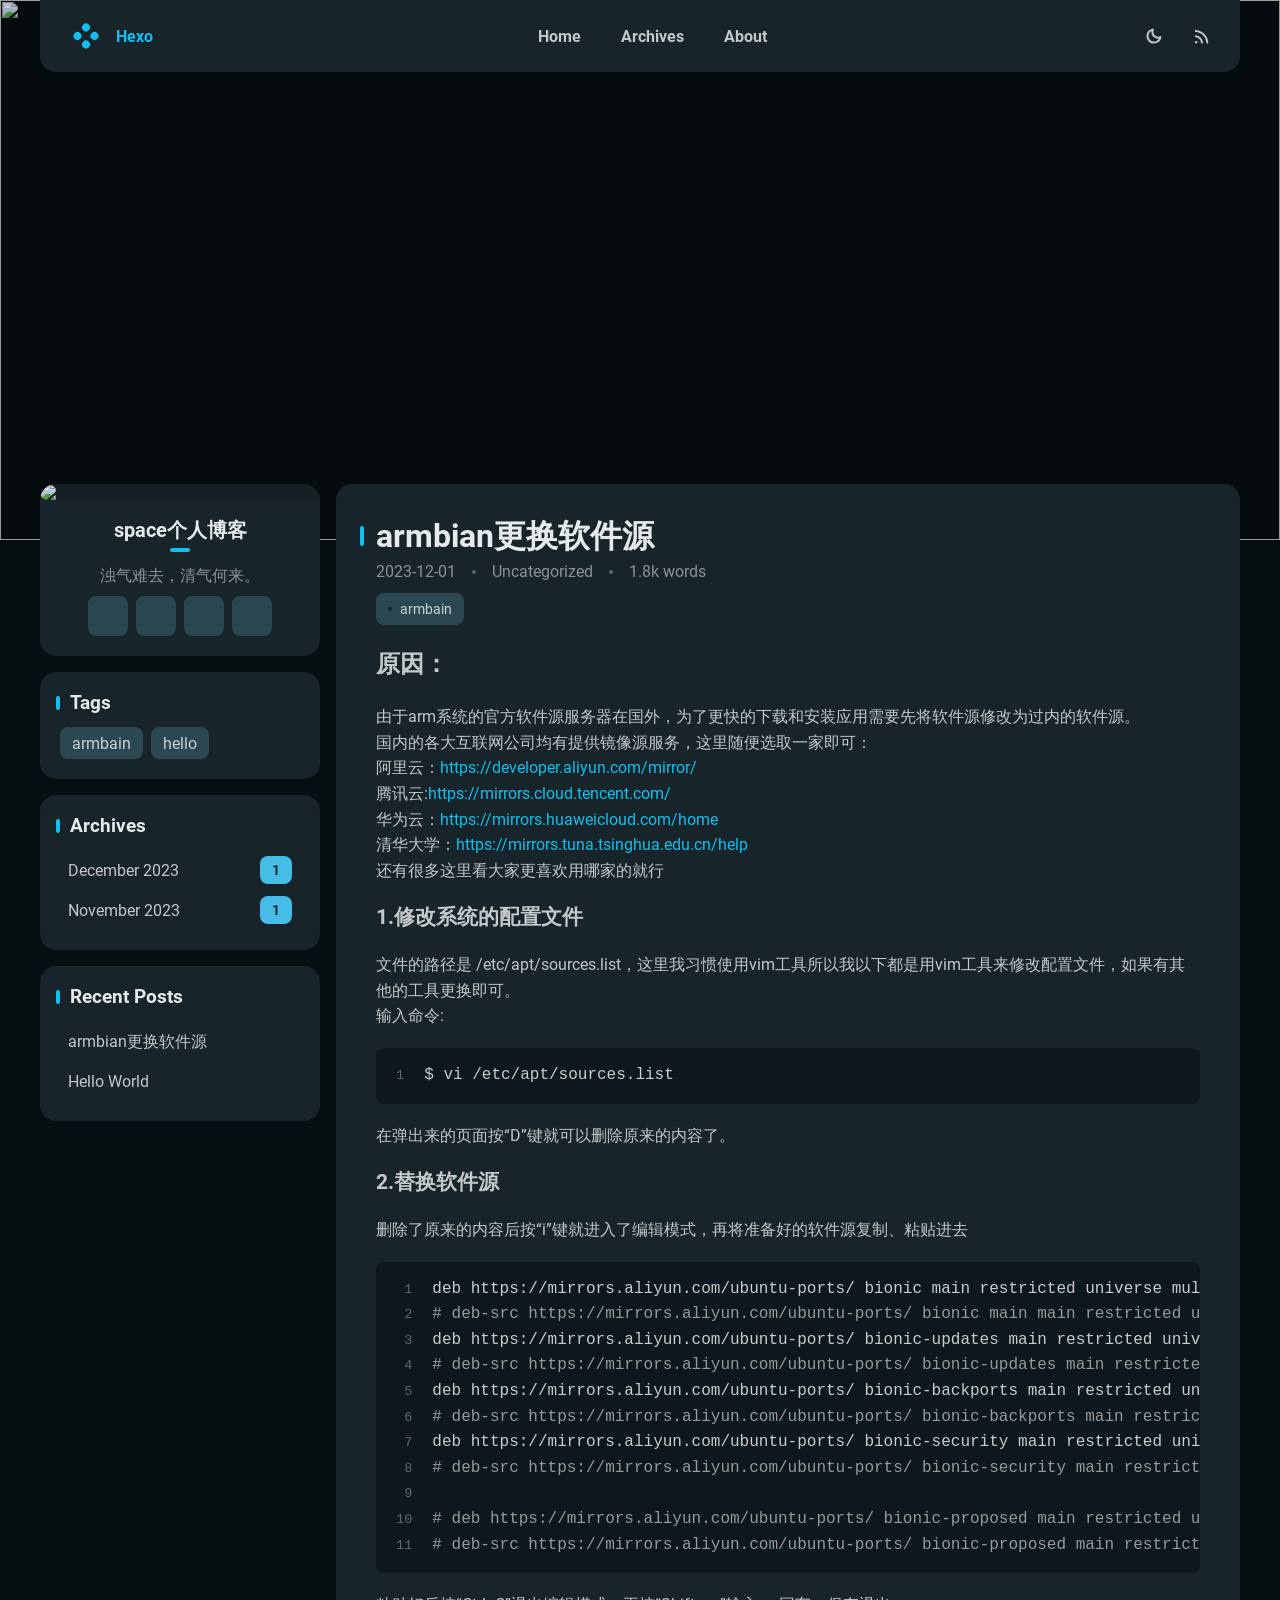
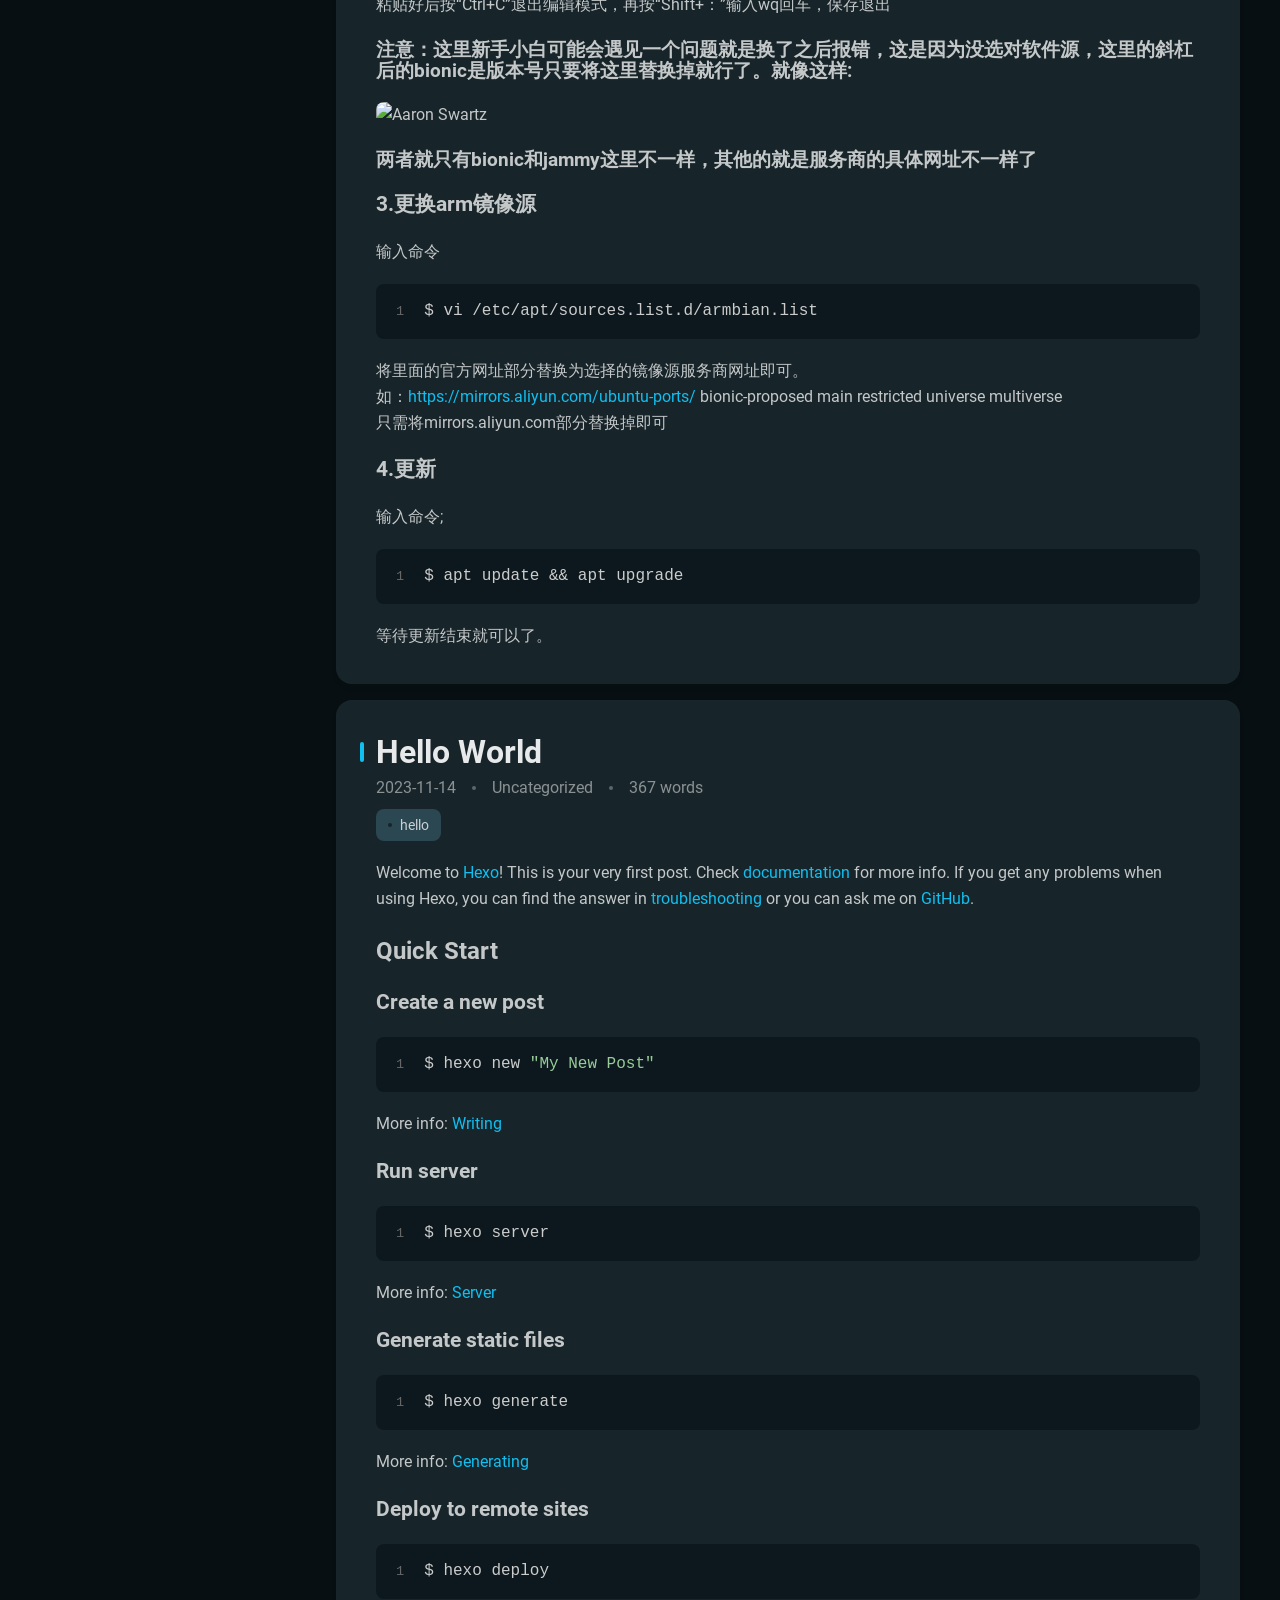
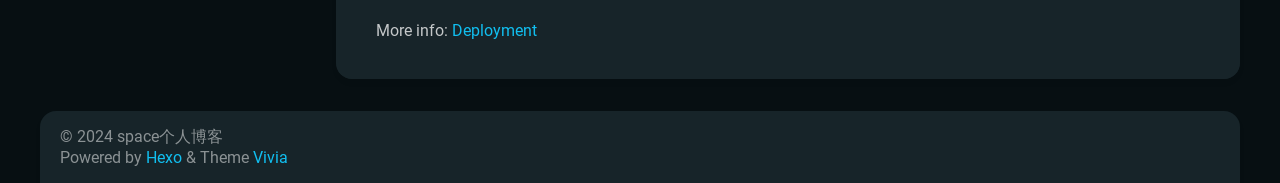
==== commit 616444fa: "Site updated: 2024-09-15 10:45:10" ====
--- a/index.html
+++ b/index.html
@@ -43,7 +43,7 @@
   
 <link rel="stylesheet" href="/css/style.css">
 
-<meta name="generator" content="Hexo 7.0.0"></head>
+<meta name="generator" content="Hexo 7.3.0"></head>
 
 <body>
   
@@ -55,7 +55,7 @@
 </div>
  
    
-  <div id="main-grid" class="shadow   ">
+  <div id="main-grid" class="  ">
     <div id="nav" class=" is_home "  >
       <navbar id="navbar">
   <nav id="title-nav">
@@ -157,7 +157,7 @@
   <div class="widget-wrap">
     <div class="widget">
       <h3 class="widget-title">Tags</h3>
-      <ul class="widget-tag-list" itemprop="keywords"><li class="widget-tag-list-item"><a class="widget-tag-list-link" href="/tags/armbain/" rel="tag">armbain</a></li></ul>
+      <ul class="widget-tag-list" itemprop="keywords"><li class="widget-tag-list-item"><a class="widget-tag-list-link" href="/tags/armbain/" rel="tag">armbain</a></li><li class="widget-tag-list-item"><a class="widget-tag-list-link" href="/tags/hello/" rel="tag">hello</a></li></ul>
     </div>
   </div>
 
@@ -171,7 +171,12 @@
       
         <a class="archive-link" href="/archives/2023/12 ">
           December 2023 
-          <div class="archive-count">2 </div>
+          <div class="archive-count">1 </div>
+        </a>
+      
+        <a class="archive-link" href="/archives/2023/11 ">
+          November 2023 
+          <div class="archive-count">1 </div>
         </a>
       
     </div>
@@ -185,13 +190,13 @@
       <h3 class="widget-title">Recent Posts</h3>
       <ul>
         
-          <a class="recent-link" href="/2023/12/16/arm%E6%8D%A2%E6%BA%90/" title="armbian更换软件源" >
+          <a class="recent-link" href="/2023/12/01/arm%E6%8D%A2%E6%BA%90/" title="armbian更换软件源" >
             <div class="recent-link-text">
               armbian更换软件源
             </div>
           </a>
         
-          <a class="recent-link" href="/2023/12/16/hello-world/" title="Hello World" >
+          <a class="recent-link" href="/2023/11/14/hello-world/" title="Hello World" >
             <div class="recent-link-text">
               Hello World
             </div>
@@ -223,7 +228,7 @@
   
     
       <h1 itemprop="name">
-        <a class="p-name article-title" href="/2023/12/16/arm%E6%8D%A2%E6%BA%90/">armbian更换软件源</a>
+        <a class="p-name article-title" href="/2023/12/01/arm%E6%8D%A2%E6%BA%90/">armbian更换软件源</a>
       </h1>
     
   
@@ -231,7 +236,7 @@
 
         <div class='meta-info-bar'>
           <div class="meta-info">
-  <time class="dt-published" datetime="2023-12-16T22:50:20.000Z" itemprop="datePublished">2023-12-16</time>
+  <time class="dt-published" datetime="2023-12-01T08:50:20.000Z" itemprop="datePublished">2023-12-01</time>
 </div>
           <div class="need-seperator meta-info">
             <div class="meta-cate-flex">
@@ -302,7 +307,7 @@
   
     
       <h1 itemprop="name">
-        <a class="p-name article-title" href="/2023/12/16/hello-world/">Hello World</a>
+        <a class="p-name article-title" href="/2023/11/14/hello-world/">Hello World</a>
       </h1>
     
   
@@ -310,7 +315,7 @@
 
         <div class='meta-info-bar'>
           <div class="meta-info">
-  <time class="dt-published" datetime="2023-12-16T14:29:04.730Z" itemprop="datePublished">2023-12-16</time>
+  <time class="dt-published" datetime="2023-11-14T08:50:20.000Z" itemprop="datePublished">2023-11-14</time>
 </div>
           <div class="need-seperator meta-info">
             <div class="meta-cate-flex">
@@ -325,6 +330,8 @@
           </div>
         </div>
         
+  <ul class="article-tag-list" itemprop="keywords"><li class="article-tag-list-item"><a class="article-tag-list-link" href="/tags/hello/" rel="tag">hello</a></li></ul>
+
       </header>
       <div class="e-content article-entry" itemprop="articleBody">
         
@@ -370,7 +377,7 @@
   
   <div id="footer-info" class="inner">
     
-    &copy; 2023 space个人博客<br>
+    &copy; 2024 space个人博客<br>
     Powered by <a href="https://hexo.io/" target="_blank">Hexo</a> & Theme <a target="_blank" rel="noopener" href="https://github.com/saicaca/hexo-theme-vivia">Vivia</a>
   </div>
 </footer>
--- a/css/style.css
+++ b/css/style.css
@@ -413,7 +413,7 @@
 #content-body,
 #footer-wrapper,
 #back-to-top-btn {
-  filter: drop-shadow(0px 4px 4px rgba(0,0,0,0.02));
+  filter: drop-shadow(0px 4px 4px rgba(0,0,0,0.01));
 }
 .img-dim {
   width: 100%;
@@ -696,7 +696,7 @@
 }
 :root[showBanner="true"][hasBanner="true"] #nav {
   height: calc(40vh - 72px);
-  filter: drop-shadow(0px 4px 4px rgba(0,0,0,0.15));
+  filter: drop-shadow(0px 4px 4px rgba(0,0,0,0.04));
 }
 :root[showBanner="true"][hasBanner="true"] #nav.is_home {
   height: calc(60vh - 72px);
@@ -708,7 +708,7 @@
 @media screen and (min-width: 1024px) {
   :root[showBanner="true"][hasBanner="desktop"] #nav {
     height: calc(40vh - 72px);
-    filter: drop-shadow(0px 4px 4px rgba(0,0,0,0.15));
+    filter: drop-shadow(0px 4px 4px rgba(0,0,0,0.04));
   }
   :root[showBanner="true"][hasBanner="desktop"] #nav.is_home {
     height: calc(60vh - 72px);
@@ -1078,6 +1078,11 @@
   display: -ms-flexbox;
   display: box;
   display: flex;
+  -webkit-box-align: center;
+  -moz-box-align: center;
+  -ms-flex-align: center;
+  -webkit-align-items: center;
+  align-items: center;
 }
 .meta-info-bar * {
   white-space: nowrap;
@@ -1090,10 +1095,9 @@
 }
 .meta-info-bar a {
   color: var(--article-meta);
-  outline-width: 4px;
-  outline-style: solid;
-  outline-color: rgba(0,0,0,0);
-  border-radius: 2px;
+  border-radius: 6px;
+  margin: -4px;
+  padding: 4px;
 }
 .meta-info-bar a:hover {
   outline-color: var(--btn-bg);
@@ -1110,10 +1114,10 @@
   gap: 6px;
 }
 .meta-info-bar .meta-cate-flex * {
-  -webkit-transition: color 0.15s ease-out;
-  -moz-transition: color 0.15s ease-out;
-  -ms-transition: color 0.15s ease-out;
-  transition: color 0.15s ease-out;
+  -webkit-transition: background 0.15s ease-out, color 0.15s ease-out;
+  -moz-transition: background 0.15s ease-out, color 0.15s ease-out;
+  -ms-transition: background 0.15s ease-out, color 0.15s ease-out;
+  transition: background 0.15s ease-out, color 0.15s ease-out;
 }
 .meta-info-bar .need-seperator {
   display: -webkit-box;
@@ -2516,8 +2520,6 @@
   height: 60px;
   font-family: FontAwesome;
   color: var(--card-btn-icon);
-  font-size: 36px;
-  font-weight: bold;
   border: none;
   position: fixed;
   bottom: 240px;
@@ -2533,7 +2535,7 @@
   transform: translate(80px);
 }
 .back-to-top-btn i {
-  font-size: 28px;
+  font-size: 24px;
 }
 .back-to-top-btn.hide {
   -webkit-transform: translate(80px) scale(0.9);
@@ -2866,7 +2868,7 @@
   -ms-flex-pack: center;
   -webkit-justify-content: center;
   justify-content: center;
-  gap: 12px;
+  gap: 8px;
   -webkit-box-lines: multiple;
   -moz-box-lines: multiple;
   -webkit-flex-wrap: wrap;
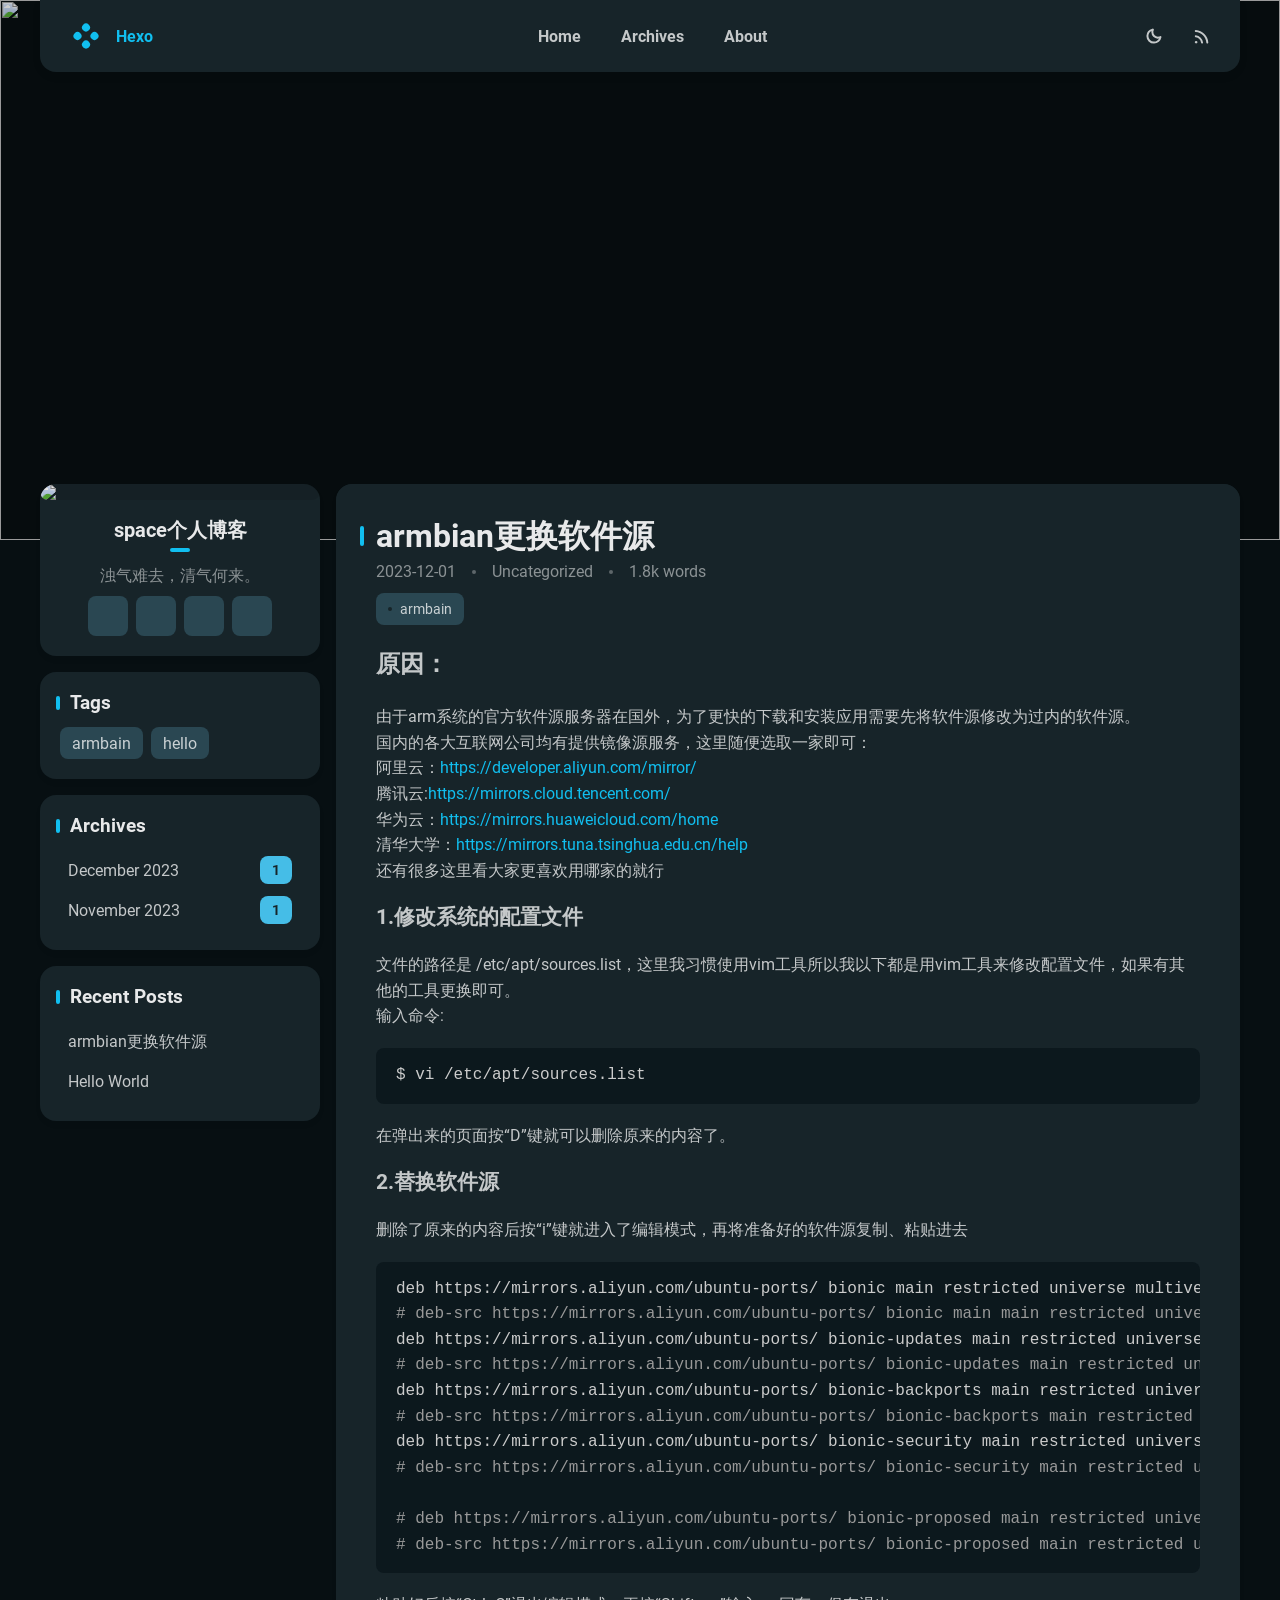
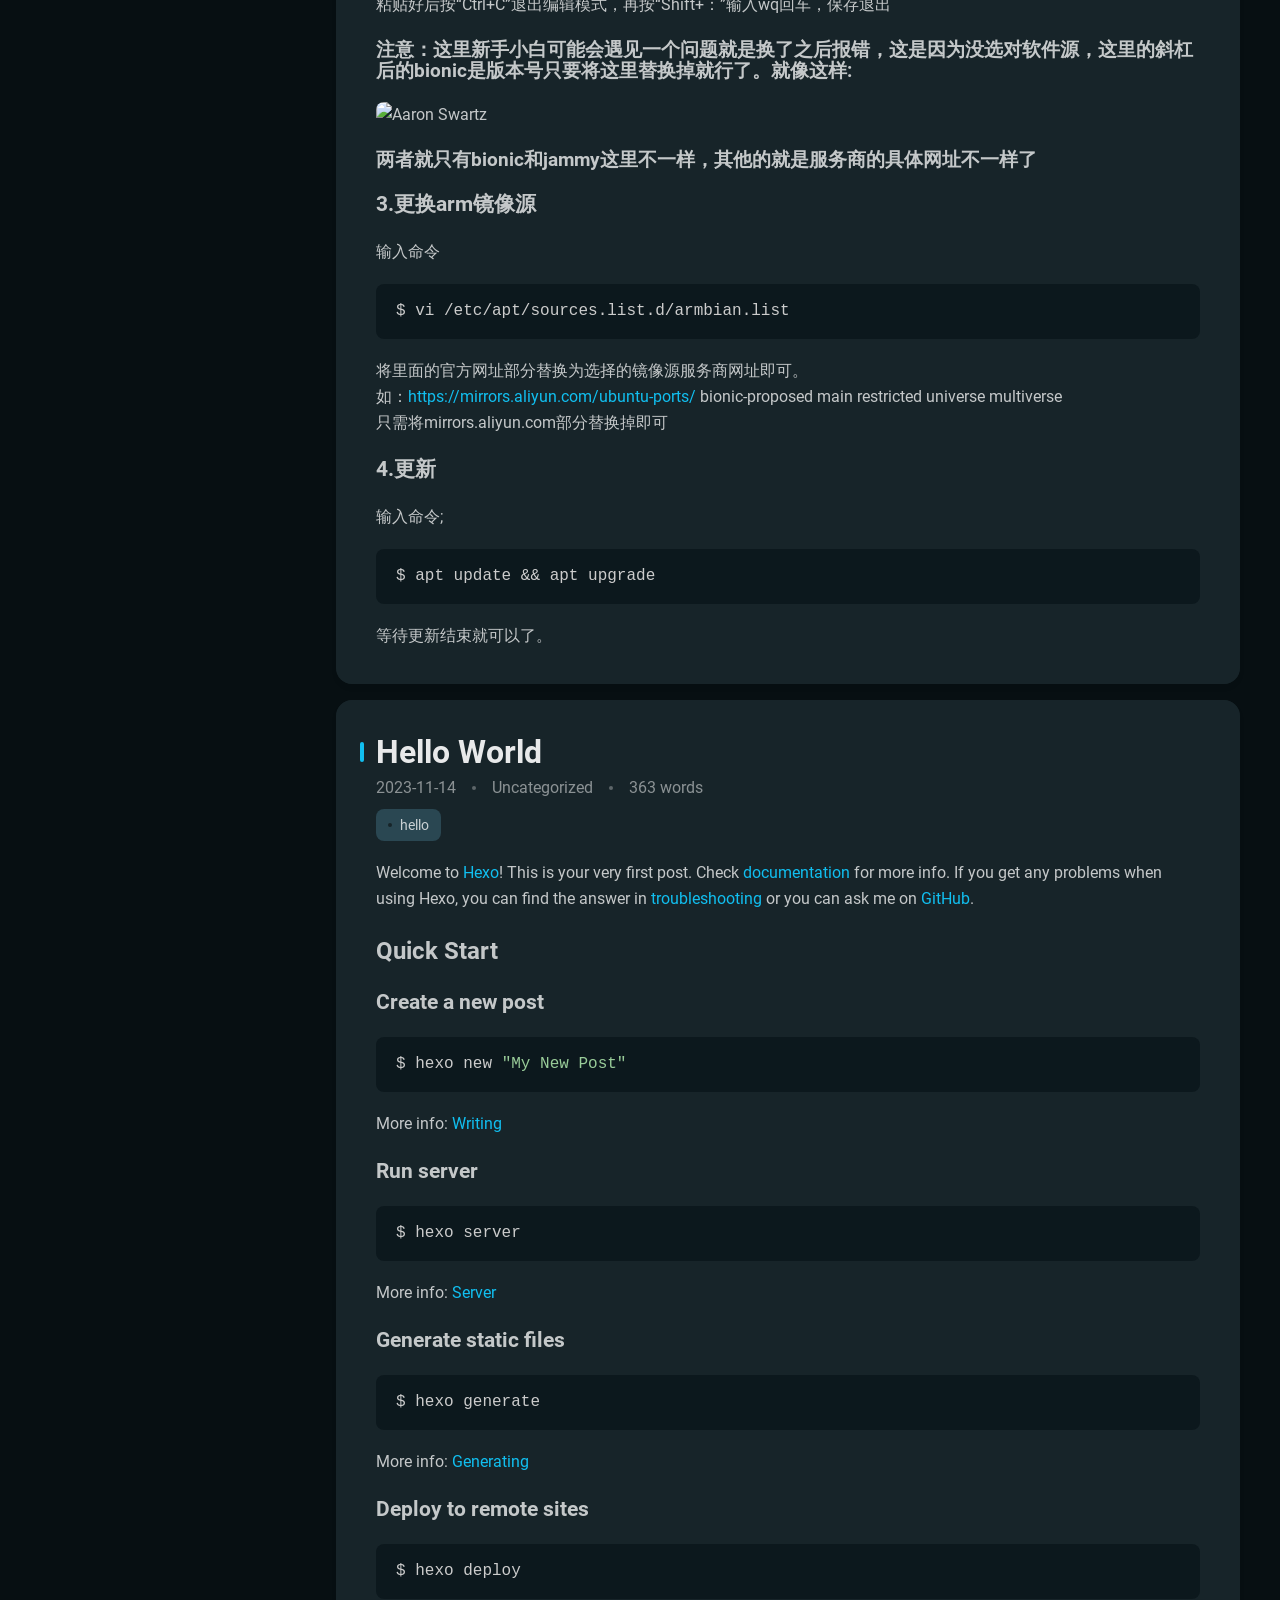
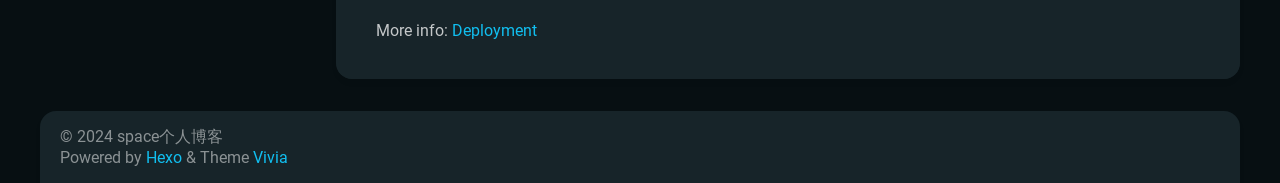
==== commit 48fece0d: "Site updated: 2024-09-15 10:55:56" ====
--- a/index.html
+++ b/index.html
@@ -24,7 +24,7 @@
 <meta property="og:title" content="Hexo">
 <meta property="og:url" content="http://example.com/index.html">
 <meta property="og:site_name" content="Hexo">
-<meta property="og:locale" content="en_US">
+<meta property="og:locale">
 <meta property="article:author" content="John Doe">
 <meta name="twitter:card" content="summary">
   
@@ -50,7 +50,7 @@
   
     
 <div id="banner" class=" is_home ">
-  <img src="https://cdn.jsdelivr.net/gh/space-kunlun/imageBed@main/beijing.jpg" itemprop="image">
+  <img src="https://codeberg.org/space-kunlun/imageBed/raw/branch/main/beijing.jpg" itemprop="image">
   <div id="banner-dim"></div>
 </div>
  
@@ -122,7 +122,7 @@
   <div class="info-card">
     <div class="avatar">
       
-        <image src=https://cdn.jsdelivr.net/gh/space-kunlun/imageBed@main/touxiang.png></image>
+        <image src=https://codeberg.org/space-kunlun/imageBed/raw/branch/main/touxiang.png></image>
       
       <div class="img-dim"></div>
     </div>
@@ -258,17 +258,17 @@
         
           <h2 id="原因："><a href="#原因：" class="headerlink" title="原因："></a>原因：</h2><p>由于arm系统的官方软件源服务器在国外，为了更快的下载和安装应用需要先将软件源修改为过内的软件源。<br>国内的各大互联网公司均有提供镜像源服务，这里随便选取一家即可：<br>阿里云：<a target="_blank" rel="noopener" href="https://developer.aliyun.com/mirror/">https://developer.aliyun.com/mirror/</a><br>腾讯云:<a target="_blank" rel="noopener" href="https://mirrors.cloud.tencent.com/">https://mirrors.cloud.tencent.com/</a><br>华为云：<a target="_blank" rel="noopener" href="https://mirrors.huaweicloud.com/home">https://mirrors.huaweicloud.com/home</a><br>清华大学：<a target="_blank" rel="noopener" href="https://mirrors.tuna.tsinghua.edu.cn/help">https://mirrors.tuna.tsinghua.edu.cn/help</a><br>还有很多这里看大家更喜欢用哪家的就行</p>
 <h3 id="1-修改系统的配置文件"><a href="#1-修改系统的配置文件" class="headerlink" title="1.修改系统的配置文件"></a>1.修改系统的配置文件</h3><p>文件的路径是 &#x2F;etc&#x2F;apt&#x2F;sources.list，这里我习惯使用vim工具所以我以下都是用vim工具来修改配置文件，如果有其他的工具更换即可。<br>输入命令:</p>
-<figure class="highlight bash"><table><tr><td class="gutter"><pre><span class="line">1</span><br></pre></td><td class="code"><pre><span class="line">$ vi /etc/apt/sources.list</span><br></pre></td></tr></table></figure>
+<figure class="highlight bash"><table><tr><td class="code"><pre><span class="line">$ vi /etc/apt/sources.list</span><br></pre></td></tr></table></figure>
 <p>在弹出来的页面按“D”键就可以删除原来的内容了。</p>
 <h3 id="2-替换软件源"><a href="#2-替换软件源" class="headerlink" title="2.替换软件源"></a>2.替换软件源</h3><p>删除了原来的内容后按“i”键就进入了编辑模式，再将准备好的软件源复制、粘贴进去</p>
-<figure class="highlight bash"><table><tr><td class="gutter"><pre><span class="line">1</span><br><span class="line">2</span><br><span class="line">3</span><br><span class="line">4</span><br><span class="line">5</span><br><span class="line">6</span><br><span class="line">7</span><br><span class="line">8</span><br><span class="line">9</span><br><span class="line">10</span><br><span class="line">11</span><br></pre></td><td class="code"><pre><span class="line">deb https://mirrors.aliyun.com/ubuntu-ports/ bionic main restricted universe multiverse</span><br><span class="line"><span class="comment"># deb-src https://mirrors.aliyun.com/ubuntu-ports/ bionic main main restricted universe multiverse</span></span><br><span class="line">deb https://mirrors.aliyun.com/ubuntu-ports/ bionic-updates main restricted universe multiverse</span><br><span class="line"><span class="comment"># deb-src https://mirrors.aliyun.com/ubuntu-ports/ bionic-updates main restricted universe multiverse</span></span><br><span class="line">deb https://mirrors.aliyun.com/ubuntu-ports/ bionic-backports main restricted universe multiverse</span><br><span class="line"><span class="comment"># deb-src https://mirrors.aliyun.com/ubuntu-ports/ bionic-backports main restricted universe multiverse</span></span><br><span class="line">deb https://mirrors.aliyun.com/ubuntu-ports/ bionic-security main restricted universe multiverse</span><br><span class="line"><span class="comment"># deb-src https://mirrors.aliyun.com/ubuntu-ports/ bionic-security main restricted universe multiverse</span></span><br><span class="line"></span><br><span class="line"><span class="comment"># deb https://mirrors.aliyun.com/ubuntu-ports/ bionic-proposed main restricted universe multiverse</span></span><br><span class="line"><span class="comment"># deb-src https://mirrors.aliyun.com/ubuntu-ports/ bionic-proposed main restricted universe multiverse</span></span><br></pre></td></tr></table></figure>
+<figure class="highlight bash"><table><tr><td class="code"><pre><span class="line">deb https://mirrors.aliyun.com/ubuntu-ports/ bionic main restricted universe multiverse</span><br><span class="line"><span class="comment"># deb-src https://mirrors.aliyun.com/ubuntu-ports/ bionic main main restricted universe multiverse</span></span><br><span class="line">deb https://mirrors.aliyun.com/ubuntu-ports/ bionic-updates main restricted universe multiverse</span><br><span class="line"><span class="comment"># deb-src https://mirrors.aliyun.com/ubuntu-ports/ bionic-updates main restricted universe multiverse</span></span><br><span class="line">deb https://mirrors.aliyun.com/ubuntu-ports/ bionic-backports main restricted universe multiverse</span><br><span class="line"><span class="comment"># deb-src https://mirrors.aliyun.com/ubuntu-ports/ bionic-backports main restricted universe multiverse</span></span><br><span class="line">deb https://mirrors.aliyun.com/ubuntu-ports/ bionic-security main restricted universe multiverse</span><br><span class="line"><span class="comment"># deb-src https://mirrors.aliyun.com/ubuntu-ports/ bionic-security main restricted universe multiverse</span></span><br><span class="line"></span><br><span class="line"><span class="comment"># deb https://mirrors.aliyun.com/ubuntu-ports/ bionic-proposed main restricted universe multiverse</span></span><br><span class="line"><span class="comment"># deb-src https://mirrors.aliyun.com/ubuntu-ports/ bionic-proposed main restricted universe multiverse</span></span><br></pre></td></tr></table></figure>
 <p>粘贴好后按“Ctrl+C”退出编辑模式，再按“Shift+：”输入wq回车，保存退出</p>
-<h4 id="注意：这里新手小白可能会遇见一个问题就是换了之后报错，这是因为没选对软件源，这里的斜杠后的bionic是版本号只要将这里替换掉就行了。就像这样"><a href="#注意：这里新手小白可能会遇见一个问题就是换了之后报错，这是因为没选对软件源，这里的斜杠后的bionic是版本号只要将这里替换掉就行了。就像这样" class="headerlink" title="注意：这里新手小白可能会遇见一个问题就是换了之后报错，这是因为没选对软件源，这里的斜杠后的bionic是版本号只要将这里替换掉就行了。就像这样:"></a>注意：这里新手小白可能会遇见一个问题就是换了之后报错，这是因为没选对软件源，这里的斜杠后的bionic是版本号只要将这里替换掉就行了。就像这样:</h4><p><img src="https://cdn.jsdelivr.net/gh/space-kunlun/imageBed@main/hexo/armbian2.png" alt="Aaron Swartz"></p>
+<h4 id="注意：这里新手小白可能会遇见一个问题就是换了之后报错，这是因为没选对软件源，这里的斜杠后的bionic是版本号只要将这里替换掉就行了。就像这样"><a href="#注意：这里新手小白可能会遇见一个问题就是换了之后报错，这是因为没选对软件源，这里的斜杠后的bionic是版本号只要将这里替换掉就行了。就像这样" class="headerlink" title="注意：这里新手小白可能会遇见一个问题就是换了之后报错，这是因为没选对软件源，这里的斜杠后的bionic是版本号只要将这里替换掉就行了。就像这样:"></a>注意：这里新手小白可能会遇见一个问题就是换了之后报错，这是因为没选对软件源，这里的斜杠后的bionic是版本号只要将这里替换掉就行了。就像这样:</h4><p><img src="https://codeberg.org/space-kunlun/imageBed/raw/branch/main/hexo/armbian2.png" alt="Aaron Swartz"></p>
 <h4 id="两者就只有bionic和jammy这里不一样，其他的就是服务商的具体网址不一样了"><a href="#两者就只有bionic和jammy这里不一样，其他的就是服务商的具体网址不一样了" class="headerlink" title="两者就只有bionic和jammy这里不一样，其他的就是服务商的具体网址不一样了"></a>两者就只有bionic和jammy这里不一样，其他的就是服务商的具体网址不一样了</h4><h3 id="3-更换arm镜像源"><a href="#3-更换arm镜像源" class="headerlink" title="3.更换arm镜像源"></a>3.更换arm镜像源</h3><p>输入命令</p>
-<figure class="highlight bash"><table><tr><td class="gutter"><pre><span class="line">1</span><br></pre></td><td class="code"><pre><span class="line">$ vi /etc/apt/sources.list.d/armbian.list</span><br></pre></td></tr></table></figure>
+<figure class="highlight bash"><table><tr><td class="code"><pre><span class="line">$ vi /etc/apt/sources.list.d/armbian.list</span><br></pre></td></tr></table></figure>
 <p>将里面的官方网址部分替换为选择的镜像源服务商网址即可。<br>如：<a target="_blank" rel="noopener" href="https://mirrors.aliyun.com/ubuntu-ports/">https://mirrors.aliyun.com/ubuntu-ports/</a> bionic-proposed main restricted universe multiverse<br>只需将mirrors.aliyun.com部分替换掉即可</p>
 <h3 id="4-更新"><a href="#4-更新" class="headerlink" title="4.更新"></a>4.更新</h3><p>输入命令;</p>
-<figure class="highlight bash"><table><tr><td class="gutter"><pre><span class="line">1</span><br></pre></td><td class="code"><pre><span class="line">$ apt update &amp;&amp; apt upgrade</span><br></pre></td></tr></table></figure>
+<figure class="highlight bash"><table><tr><td class="code"><pre><span class="line">$ apt update &amp;&amp; apt upgrade</span><br></pre></td></tr></table></figure>
 <p>等待更新结束就可以了。</p>
 
         
@@ -326,7 +326,7 @@
   
           </div>
           <div class="wordcount need-seperator meta-info">
-            367 words 
+            363 words 
           </div>
         </div>
         
@@ -336,16 +336,16 @@
       <div class="e-content article-entry" itemprop="articleBody">
         
           <p>Welcome to <a target="_blank" rel="noopener" href="https://hexo.io/">Hexo</a>! This is your very first post. Check <a target="_blank" rel="noopener" href="https://hexo.io/docs/">documentation</a> for more info. If you get any problems when using Hexo, you can find the answer in <a target="_blank" rel="noopener" href="https://hexo.io/docs/troubleshooting.html">troubleshooting</a> or you can ask me on <a target="_blank" rel="noopener" href="https://github.com/hexojs/hexo/issues">GitHub</a>.</p>
-<h2 id="Quick-Start"><a href="#Quick-Start" class="headerlink" title="Quick Start"></a>Quick Start</h2><h3 id="Create-a-new-post"><a href="#Create-a-new-post" class="headerlink" title="Create a new post"></a>Create a new post</h3><figure class="highlight bash"><table><tr><td class="gutter"><pre><span class="line">1</span><br></pre></td><td class="code"><pre><span class="line">$ hexo new <span class="string">&quot;My New Post&quot;</span></span><br></pre></td></tr></table></figure>
+<h2 id="Quick-Start"><a href="#Quick-Start" class="headerlink" title="Quick Start"></a>Quick Start</h2><h3 id="Create-a-new-post"><a href="#Create-a-new-post" class="headerlink" title="Create a new post"></a>Create a new post</h3><figure class="highlight bash"><table><tr><td class="code"><pre><span class="line">$ hexo new <span class="string">&quot;My New Post&quot;</span></span><br></pre></td></tr></table></figure>
 
 <p>More info: <a target="_blank" rel="noopener" href="https://hexo.io/docs/writing.html">Writing</a></p>
-<h3 id="Run-server"><a href="#Run-server" class="headerlink" title="Run server"></a>Run server</h3><figure class="highlight bash"><table><tr><td class="gutter"><pre><span class="line">1</span><br></pre></td><td class="code"><pre><span class="line">$ hexo server</span><br></pre></td></tr></table></figure>
+<h3 id="Run-server"><a href="#Run-server" class="headerlink" title="Run server"></a>Run server</h3><figure class="highlight bash"><table><tr><td class="code"><pre><span class="line">$ hexo server</span><br></pre></td></tr></table></figure>
 
 <p>More info: <a target="_blank" rel="noopener" href="https://hexo.io/docs/server.html">Server</a></p>
-<h3 id="Generate-static-files"><a href="#Generate-static-files" class="headerlink" title="Generate static files"></a>Generate static files</h3><figure class="highlight bash"><table><tr><td class="gutter"><pre><span class="line">1</span><br></pre></td><td class="code"><pre><span class="line">$ hexo generate</span><br></pre></td></tr></table></figure>
+<h3 id="Generate-static-files"><a href="#Generate-static-files" class="headerlink" title="Generate static files"></a>Generate static files</h3><figure class="highlight bash"><table><tr><td class="code"><pre><span class="line">$ hexo generate</span><br></pre></td></tr></table></figure>
 
 <p>More info: <a target="_blank" rel="noopener" href="https://hexo.io/docs/generating.html">Generating</a></p>
-<h3 id="Deploy-to-remote-sites"><a href="#Deploy-to-remote-sites" class="headerlink" title="Deploy to remote sites"></a>Deploy to remote sites</h3><figure class="highlight bash"><table><tr><td class="gutter"><pre><span class="line">1</span><br></pre></td><td class="code"><pre><span class="line">$ hexo deploy</span><br></pre></td></tr></table></figure>
+<h3 id="Deploy-to-remote-sites"><a href="#Deploy-to-remote-sites" class="headerlink" title="Deploy to remote sites"></a>Deploy to remote sites</h3><figure class="highlight bash"><table><tr><td class="code"><pre><span class="line">$ hexo deploy</span><br></pre></td></tr></table></figure>
 
 <p>More info: <a target="_blank" rel="noopener" href="https://hexo.io/docs/one-command-deployment.html">Deployment</a></p>
 
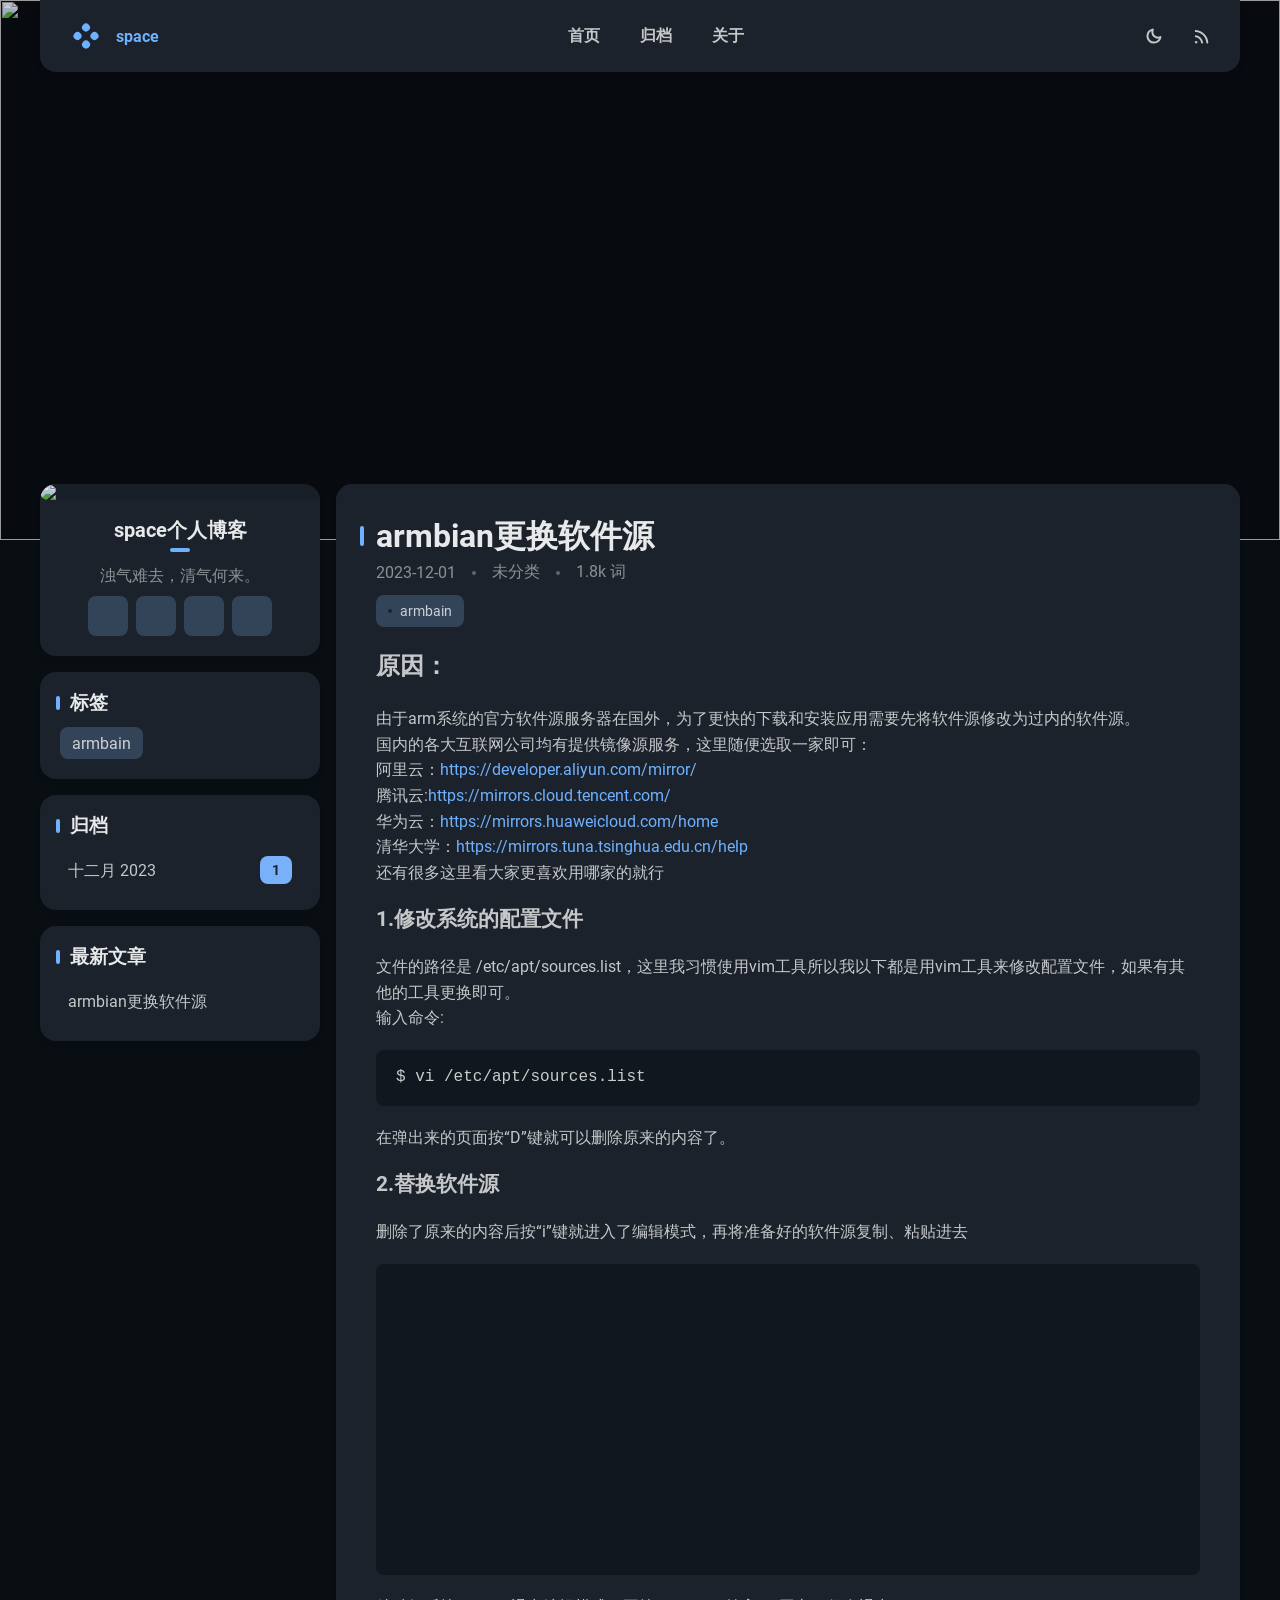
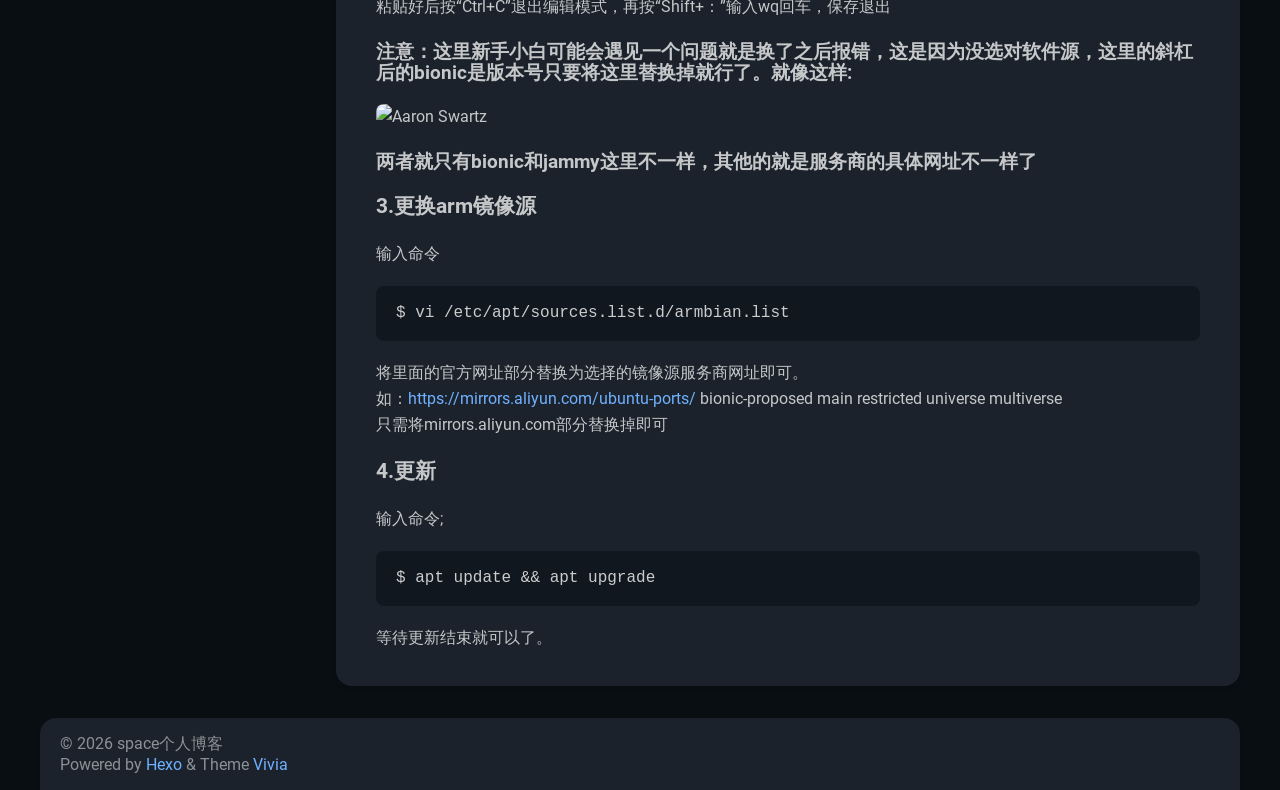
==== commit e3e36121: "Site updated: 2026-02-06 19:08:34" ====
--- a/index.html
+++ b/index.html
@@ -11,24 +11,52 @@
   <meta charset="utf-8">
   
   
-  
-
-  
-  <title>Hexo</title>
+<!-- Global site tag (gtag.js) - Baidu Analytics -->
+<script>
+var _hmt = _hmt || [];
+(function() {
+  var hm = document.createElement("script");
+  hm.src = "https://hm.baidu.com/hm.js?true";
+  var s = document.getElementsByTagName("script")[0];
+  s.parentNode.insertBefore(hm, s);
+})();
+</script>
+<!-- End Baidu Analytics -->
+
+  
+<!-- Gaug.es Analytics -->
+<script>
+  var _gauges = _gauges || [];
+  (function() {
+    var t   = document.createElement('script');
+    t.async = true;
+    t.id    = 'gauges-tracker';
+    t.setAttribute('data-site-id', 'true');
+    t.setAttribute('data-track-path', 'https://track.gaug.es/track.gif');
+    t.src = 'https://d36ee2fcip1434.cloudfront.net/track.js';
+    var s = document.getElementsByTagName('script')[0];
+    s.parentNode.insertBefore(t, s);
+  })();
+</script>
+<!-- End Gaug.es Analytics -->
+
+
+  
+  <title>space</title>
   <meta name="viewport" content="width=device-width, initial-scale=1, shrink-to-fit=no">
 
   <link rel="preload" href="/css/fonts/Roboto-Regular.ttf" as="font" type="font/ttf" crossorigin="anonymous">
   <link rel="preload" href="/css/fonts/Roboto-Bold.ttf" as="font" type="font/ttf" crossorigin="anonymous">
 
   <meta property="og:type" content="website">
-<meta property="og:title" content="Hexo">
+<meta property="og:title" content="space">
 <meta property="og:url" content="http://example.com/index.html">
-<meta property="og:site_name" content="Hexo">
-<meta property="og:locale">
-<meta property="article:author" content="John Doe">
+<meta property="og:site_name" content="space">
+<meta property="og:locale" content="zh_CN">
+<meta property="article:author" content="space-time">
 <meta name="twitter:card" content="summary">
   
-    <link rel="alternate" href="/atom.xml" title="Hexo" type="application/atom+xml">
+    <link rel="alternate" href="/atom.xml" title="space" type="application/atom+xml">
   
   
     <link rel="icon" media="(prefers-color-scheme: light)" href="/images/favicon-light-32.png" sizes="32x32">
@@ -41,16 +69,17 @@
     <link rel="icon" media="(prefers-color-scheme: dark)" href="/images/favicon-dark-192.png" sizes="192x192">
   
   
+  
 <link rel="stylesheet" href="/css/style.css">
 
-<meta name="generator" content="Hexo 7.3.0"></head>
+<meta name="generator" content="Hexo 8.1.1"></head>
 
 <body>
   
   
     
 <div id="banner" class=" is_home ">
-  <img src="https://codeberg.org/space-kunlun/imageBed/raw/branch/main/beijing.jpg" itemprop="image">
+  <img src="https://picture.space-time.cc/picgo/beijing.jpg" itemprop="image">
   <div id="banner-dim"></div>
 </div>
  
@@ -66,16 +95,16 @@
         <div class="dot"></div>
         <div class="dot"></div>
       </div>
-      <div>Hexo </div>
+      <div>space </div>
     </a>
   </nav>
   <nav id="main-nav">
     
-      <a class="main-nav-link" href="/">Home</a>
-    
-      <a class="main-nav-link" href="/archives">Archives</a>
-    
-      <a class="main-nav-link" href="/about">About</a>
+      <a class="main-nav-link" href="/">首页</a>
+    
+      <a class="main-nav-link" href="/archives">归档</a>
+    
+      <a class="main-nav-link" href="/about">关于</a>
     
   </nav>
   <nav id="sub-nav">
@@ -84,7 +113,7 @@
       <span class="dark-mode-icon"><svg xmlns="http://www.w3.org/2000/svg" height="20" viewBox="0 -960 960 960" width="20"><path d="M480.239-116.413q-152.63 0-258.228-105.478Q116.413-327.37 116.413-480q0-130.935 77.739-227.435t206.304-125.043q43.022-9.631 63.87 10.869t3.478 62.805q-8.891 22.043-14.315 44.463-5.424 22.42-5.424 46.689 0 91.694 64.326 155.879 64.325 64.186 156.218 64.186 24.369 0 46.978-4.946 22.609-4.945 44.413-14.076 42.826-17.369 62.967 1.142 20.142 18.511 10.511 61.054Q807.174-280 712.63-198.206q-94.543 81.793-232.391 81.793Zm0-95q79.783 0 143.337-40.217 63.554-40.218 95.793-108.283-15.608 4.044-31.097 5.326-15.49 1.283-31.859.805-123.706-4.066-210.777-90.539-87.071-86.473-91.614-212.092-.24-16.369.923-31.978 1.164-15.609 5.446-30.978-67.826 32.478-108.282 96.152Q211.652-559.543 211.652-480q0 111.929 78.329 190.258 78.329 78.329 190.258 78.329ZM466.13-465.891Z"/></svg></span>
     </a>
     
-      <a id="nav-rss-link" class="nav-icon mobile-hide" href="/atom.xml" title="RSS Feed">
+      <a id="nav-rss-link" class="nav-icon mobile-hide" href="/atom.xml" title="RSS 订阅">
         <svg xmlns="http://www.w3.org/2000/svg" height="20" viewBox="0 -960 960 960" width="20"><path d="M198-120q-25.846 0-44.23-18.384-18.384-18.385-18.384-44.23 0-25.846 18.384-44.23 18.384-18.385 44.23-18.385 25.846 0 44.23 18.385 18.384 18.384 18.384 44.23 0 25.845-18.384 44.23Q223.846-120 198-120Zm538.385 0q-18.846 0-32.923-13.769-14.076-13.769-15.922-33.23-8.692-100.616-51.077-188.654-42.385-88.039-109.885-155.539-67.5-67.501-155.539-109.885Q283-663.462 182.385-672.154q-19.461-1.846-33.23-16.23-13.769-14.385-13.769-33.846t14.076-32.922q14.077-13.461 32.923-12.23 120.076 8.692 226.038 58.768 105.961 50.077 185.73 129.846 79.769 79.769 129.846 185.731 50.077 105.961 58.769 226.038 1.231 18.846-12.538 32.922Q756.461-120 736.385-120Zm-252 0q-18.231 0-32.423-13.461t-18.653-33.538Q418.155-264.23 348.886-333.5q-69.27-69.27-166.501-84.423-20.077-4.462-33.538-18.961-13.461-14.5-13.461-33.346 0-19.076 13.884-33.23 13.884-14.153 33.115-10.922 136.769 15.384 234.384 112.999 97.615 97.615 112.999 234.384 3.231 19.23-10.538 33.115Q505.461-120 484.385-120Z"/></svg>
       </a>
     
@@ -96,14 +125,14 @@
 <div id="nav-dropdown" class="hidden">
   <div id="dropdown-link-list">
     
-      <a class="nav-dropdown-link" href="/">Home</a>
-    
-      <a class="nav-dropdown-link" href="/archives">Archives</a>
-    
-      <a class="nav-dropdown-link" href="/about">About</a>
-    
-    
-      <a class="nav-dropdown-link" href="/atom.xml" title="RSS Feed">RSS</a>
+      <a class="nav-dropdown-link" href="/">首页</a>
+    
+      <a class="nav-dropdown-link" href="/archives">归档</a>
+    
+      <a class="nav-dropdown-link" href="/about">关于</a>
+    
+    
+      <a class="nav-dropdown-link" href="/atom.xml" title="RSS 订阅">RSS</a>
      
     </div>
 </div>
@@ -122,7 +151,7 @@
   <div class="info-card">
     <div class="avatar">
       
-        <image src=https://codeberg.org/space-kunlun/imageBed/raw/branch/main/touxiang.png></image>
+        <image src=https://picture.space-time.cc/webicon/Pixelavatars.jpg></image>
       
       <div class="img-dim"></div>
     </div>
@@ -156,8 +185,8 @@
       
   <div class="widget-wrap">
     <div class="widget">
-      <h3 class="widget-title">Tags</h3>
-      <ul class="widget-tag-list" itemprop="keywords"><li class="widget-tag-list-item"><a class="widget-tag-list-link" href="/tags/armbain/" rel="tag">armbain</a></li><li class="widget-tag-list-item"><a class="widget-tag-list-link" href="/tags/hello/" rel="tag">hello</a></li></ul>
+      <h3 class="widget-title">标签</h3>
+      <ul class="widget-tag-list" itemprop="keywords"><li class="widget-tag-list-item"><a class="widget-tag-list-link" href="/tags/armbain/" rel="tag">armbain</a></li></ul>
     </div>
   </div>
 
@@ -166,19 +195,14 @@
       
   <div class="widget-wrap">
     <div class="widget">
-      <h3 class="widget-title">Archives</h3>
+      <h3 class="widget-title">归档</h3>
       
       
         <a class="archive-link" href="/archives/2023/12 ">
-          December 2023 
+          十二月 2023 
           <div class="archive-count">1 </div>
         </a>
       
-        <a class="archive-link" href="/archives/2023/11 ">
-          November 2023 
-          <div class="archive-count">1 </div>
-        </a>
-      
     </div>
   </div>
 
@@ -187,7 +211,7 @@
       
   <div class="widget-wrap">
     <div class="widget">
-      <h3 class="widget-title">Recent Posts</h3>
+      <h3 class="widget-title">最新文章</h3>
       <ul>
         
           <a class="recent-link" href="/2023/12/01/arm%E6%8D%A2%E6%BA%90/" title="armbian更换软件源" >
@@ -196,12 +220,6 @@
             </div>
           </a>
         
-          <a class="recent-link" href="/2023/11/14/hello-world/" title="Hello World" >
-            <div class="recent-link-text">
-              Hello World
-            </div>
-          </a>
-        
       </ul>
     </div>
   </div>
@@ -241,13 +259,13 @@
           <div class="need-seperator meta-info">
             <div class="meta-cate-flex">
   
-    Uncategorized 
+    未分类 
    
 </div>
   
           </div>
           <div class="wordcount need-seperator meta-info">
-            1.8k words 
+            1.8k 词 
           </div>
         </div>
         
@@ -263,7 +281,7 @@
 <h3 id="2-替换软件源"><a href="#2-替换软件源" class="headerlink" title="2.替换软件源"></a>2.替换软件源</h3><p>删除了原来的内容后按“i”键就进入了编辑模式，再将准备好的软件源复制、粘贴进去</p>
 <figure class="highlight bash"><table><tr><td class="code"><pre><span class="line">deb https://mirrors.aliyun.com/ubuntu-ports/ bionic main restricted universe multiverse</span><br><span class="line"><span class="comment"># deb-src https://mirrors.aliyun.com/ubuntu-ports/ bionic main main restricted universe multiverse</span></span><br><span class="line">deb https://mirrors.aliyun.com/ubuntu-ports/ bionic-updates main restricted universe multiverse</span><br><span class="line"><span class="comment"># deb-src https://mirrors.aliyun.com/ubuntu-ports/ bionic-updates main restricted universe multiverse</span></span><br><span class="line">deb https://mirrors.aliyun.com/ubuntu-ports/ bionic-backports main restricted universe multiverse</span><br><span class="line"><span class="comment"># deb-src https://mirrors.aliyun.com/ubuntu-ports/ bionic-backports main restricted universe multiverse</span></span><br><span class="line">deb https://mirrors.aliyun.com/ubuntu-ports/ bionic-security main restricted universe multiverse</span><br><span class="line"><span class="comment"># deb-src https://mirrors.aliyun.com/ubuntu-ports/ bionic-security main restricted universe multiverse</span></span><br><span class="line"></span><br><span class="line"><span class="comment"># deb https://mirrors.aliyun.com/ubuntu-ports/ bionic-proposed main restricted universe multiverse</span></span><br><span class="line"><span class="comment"># deb-src https://mirrors.aliyun.com/ubuntu-ports/ bionic-proposed main restricted universe multiverse</span></span><br></pre></td></tr></table></figure>
 <p>粘贴好后按“Ctrl+C”退出编辑模式，再按“Shift+：”输入wq回车，保存退出</p>
-<h4 id="注意：这里新手小白可能会遇见一个问题就是换了之后报错，这是因为没选对软件源，这里的斜杠后的bionic是版本号只要将这里替换掉就行了。就像这样"><a href="#注意：这里新手小白可能会遇见一个问题就是换了之后报错，这是因为没选对软件源，这里的斜杠后的bionic是版本号只要将这里替换掉就行了。就像这样" class="headerlink" title="注意：这里新手小白可能会遇见一个问题就是换了之后报错，这是因为没选对软件源，这里的斜杠后的bionic是版本号只要将这里替换掉就行了。就像这样:"></a>注意：这里新手小白可能会遇见一个问题就是换了之后报错，这是因为没选对软件源，这里的斜杠后的bionic是版本号只要将这里替换掉就行了。就像这样:</h4><p><img src="https://codeberg.org/space-kunlun/imageBed/raw/branch/main/hexo/armbian2.png" alt="Aaron Swartz"></p>
+<h4 id="注意：这里新手小白可能会遇见一个问题就是换了之后报错，这是因为没选对软件源，这里的斜杠后的bionic是版本号只要将这里替换掉就行了。就像这样"><a href="#注意：这里新手小白可能会遇见一个问题就是换了之后报错，这是因为没选对软件源，这里的斜杠后的bionic是版本号只要将这里替换掉就行了。就像这样" class="headerlink" title="注意：这里新手小白可能会遇见一个问题就是换了之后报错，这是因为没选对软件源，这里的斜杠后的bionic是版本号只要将这里替换掉就行了。就像这样:"></a>注意：这里新手小白可能会遇见一个问题就是换了之后报错，这是因为没选对软件源，这里的斜杠后的bionic是版本号只要将这里替换掉就行了。就像这样:</h4><p><img src="https://picture.space-time.cc/webicon/armbianhttp.png" alt="Aaron Swartz"></p>
 <h4 id="两者就只有bionic和jammy这里不一样，其他的就是服务商的具体网址不一样了"><a href="#两者就只有bionic和jammy这里不一样，其他的就是服务商的具体网址不一样了" class="headerlink" title="两者就只有bionic和jammy这里不一样，其他的就是服务商的具体网址不一样了"></a>两者就只有bionic和jammy这里不一样，其他的就是服务商的具体网址不一样了</h4><h3 id="3-更换arm镜像源"><a href="#3-更换arm镜像源" class="headerlink" title="3.更换arm镜像源"></a>3.更换arm镜像源</h3><p>输入命令</p>
 <figure class="highlight bash"><table><tr><td class="code"><pre><span class="line">$ vi /etc/apt/sources.list.d/armbian.list</span><br></pre></td></tr></table></figure>
 <p>将里面的官方网址部分替换为选择的镜像源服务商网址即可。<br>如：<a target="_blank" rel="noopener" href="https://mirrors.aliyun.com/ubuntu-ports/">https://mirrors.aliyun.com/ubuntu-ports/</a> bionic-proposed main restricted universe multiverse<br>只需将mirrors.aliyun.com部分替换掉即可</p>
@@ -291,83 +309,6 @@
 
 
 
-   
-
-
-<article id="post-hello-world" class="h-entry article article-type-post" itemprop="blogPost" itemscope itemtype="https://schema.org/BlogPosting">
-  
-    
-   
-  <div class="article-inner">
-    <div class="article-main">
-      <header class="article-header">
-        
-<div class="main-title-bar">
-  <div class="main-title-dot"></div>
-  
-    
-      <h1 itemprop="name">
-        <a class="p-name article-title" href="/2023/11/14/hello-world/">Hello World</a>
-      </h1>
-    
-  
-</div>
-
-        <div class='meta-info-bar'>
-          <div class="meta-info">
-  <time class="dt-published" datetime="2023-11-14T08:50:20.000Z" itemprop="datePublished">2023-11-14</time>
-</div>
-          <div class="need-seperator meta-info">
-            <div class="meta-cate-flex">
-  
-    Uncategorized 
-   
-</div>
-  
-          </div>
-          <div class="wordcount need-seperator meta-info">
-            363 words 
-          </div>
-        </div>
-        
-  <ul class="article-tag-list" itemprop="keywords"><li class="article-tag-list-item"><a class="article-tag-list-link" href="/tags/hello/" rel="tag">hello</a></li></ul>
-
-      </header>
-      <div class="e-content article-entry" itemprop="articleBody">
-        
-          <p>Welcome to <a target="_blank" rel="noopener" href="https://hexo.io/">Hexo</a>! This is your very first post. Check <a target="_blank" rel="noopener" href="https://hexo.io/docs/">documentation</a> for more info. If you get any problems when using Hexo, you can find the answer in <a target="_blank" rel="noopener" href="https://hexo.io/docs/troubleshooting.html">troubleshooting</a> or you can ask me on <a target="_blank" rel="noopener" href="https://github.com/hexojs/hexo/issues">GitHub</a>.</p>
-<h2 id="Quick-Start"><a href="#Quick-Start" class="headerlink" title="Quick Start"></a>Quick Start</h2><h3 id="Create-a-new-post"><a href="#Create-a-new-post" class="headerlink" title="Create a new post"></a>Create a new post</h3><figure class="highlight bash"><table><tr><td class="code"><pre><span class="line">$ hexo new <span class="string">&quot;My New Post&quot;</span></span><br></pre></td></tr></table></figure>
-
-<p>More info: <a target="_blank" rel="noopener" href="https://hexo.io/docs/writing.html">Writing</a></p>
-<h3 id="Run-server"><a href="#Run-server" class="headerlink" title="Run server"></a>Run server</h3><figure class="highlight bash"><table><tr><td class="code"><pre><span class="line">$ hexo server</span><br></pre></td></tr></table></figure>
-
-<p>More info: <a target="_blank" rel="noopener" href="https://hexo.io/docs/server.html">Server</a></p>
-<h3 id="Generate-static-files"><a href="#Generate-static-files" class="headerlink" title="Generate static files"></a>Generate static files</h3><figure class="highlight bash"><table><tr><td class="code"><pre><span class="line">$ hexo generate</span><br></pre></td></tr></table></figure>
-
-<p>More info: <a target="_blank" rel="noopener" href="https://hexo.io/docs/generating.html">Generating</a></p>
-<h3 id="Deploy-to-remote-sites"><a href="#Deploy-to-remote-sites" class="headerlink" title="Deploy to remote sites"></a>Deploy to remote sites</h3><figure class="highlight bash"><table><tr><td class="code"><pre><span class="line">$ hexo deploy</span><br></pre></td></tr></table></figure>
-
-<p>More info: <a target="_blank" rel="noopener" href="https://hexo.io/docs/one-command-deployment.html">Deployment</a></p>
-
-        
-      </div>
-
-       
-        <footer class="article-footer">
-           
-        </footer>
-         
-    </div>
-    
-     
-  </div>
-  
-</article>
-
-
-
-
-
 
 
 
@@ -377,7 +318,7 @@
   
   <div id="footer-info" class="inner">
     
-    &copy; 2024 space个人博客<br>
+    &copy; 2026 space个人博客<br>
     Powered by <a href="https://hexo.io/" target="_blank">Hexo</a> & Theme <a target="_blank" rel="noopener" href="https://github.com/saicaca/hexo-theme-vivia">Vivia</a>
   </div>
 </footer>
--- a/css/style.css
+++ b/css/style.css
@@ -5,7 +5,7 @@
   --neut-L30: rgba(255,255,255,0.3);
   --neut-L10: rgba(255,255,255,0.1);
   --banner-dim: rgba(0,0,0,0.2);
-  --primary-hue: 225;
+  --primary-hue: 255;
   --main-title: rgba(255,255,255,0.9);
   --btn-content: var(--neut-L75);
   --btn-content-hover: var(--btn-content);
@@ -73,37 +73,37 @@
 }
 @supports not (color: oklch(0 0 0)) {
   :root {
-    --primary: #11bff0;
-    --nav-dropdown-bg: #0c181d;
-    --page-background: #070f12;
-    --card-background: #172429;
-    --btn-bg: #2a4752;
-    --btn-hover: #395b68;
-    --btn-active: #436a79;
-    --card-btn-hover: #1d3139;
-    --card-btn-active: #263f48;
-    --btn-text-hover: #0c181d;
-    --btn-text-active: #071115;
-    --timeline-dim-dot: #436a79;
-    --title-active: #139ec6;
-    --tag-dot: #172429;
-    --highlight-selection: #263f48;
-    --article-code-bg: #2f4c58;
-    --article-block: #0c181d;
-    --link-hover-bg: #005068;
-    --link-active-bg: #004256;
-    --blockquote-bg: #0c181d;
-    --color-picker-range: #2f4c58;
-    --badge-bg: #45bde7;
-    --text-on-light: #172429;
-    --pagenav-curr-text: #172429;
-    --input-field: #0c181d;
-    --primary-btn-text: #172429;
-    --enter-btn-bg: #0c181d;
-    --enter-btn-hover: #1d3139;
-    --enter-btn-active: #263f48;
-    --selection-bg: #005068;
-    --code-block-selection-bg: #005068;
+    --primary: #6eb0ff;
+    --nav-dropdown-bg: #10171f;
+    --page-background: #090e13;
+    --card-background: #1b222b;
+    --btn-bg: #344458;
+    --btn-hover: #44576e;
+    --btn-active: #506580;
+    --card-btn-hover: #242f3d;
+    --card-btn-active: #2e3c4d;
+    --btn-text-hover: #10171f;
+    --btn-text-active: #0a1017;
+    --timeline-dim-dot: #506580;
+    --title-active: #5a91d7;
+    --tag-dot: #1b222b;
+    --highlight-selection: #2e3c4d;
+    --article-code-bg: #39495d;
+    --article-block: #10171f;
+    --link-hover-bg: #284972;
+    --link-active-bg: #203b5e;
+    --blockquote-bg: #10171f;
+    --color-picker-range: #39495d;
+    --badge-bg: #79b1f9;
+    --text-on-light: #1b222b;
+    --pagenav-curr-text: #1b222b;
+    --input-field: #10171f;
+    --primary-btn-text: #1b222b;
+    --enter-btn-bg: #10171f;
+    --enter-btn-hover: #242f3d;
+    --enter-btn-active: #2e3c4d;
+    --selection-bg: #284972;
+    --code-block-selection-bg: #284972;
   }
 }
 :root[theme='light'] {
@@ -158,31 +158,31 @@
 }
 @supports not (color: oklch(0 0 0)) {
   :root[theme='light'] {
-    --primary: #00afdf;
-    --page-background: #e8f0f4;
-    --nav-dropdown-bg: #f5f9fb;
-    --btn-bg: #def3fb;
-    --btn-content: #007fa6;
-    --btn-hover: #bce6f7;
-    --btn-active: #93d9f5;
-    --btn-text-hover: #def3fb;
-    --btn-text-active: #f2fafe;
-    --btn-text-content: #00afdf;
-    --card-btn-hover: #f5f9fb;
-    --card-btn-active: #cae3ed;
-    --title-active: #008eb6;
-    --link-hover-bg: #def3fb;
-    --link-active-bg: #bce6f7;
-    --article-code-bg: #e1f2f9;
-    --blockquote-bg: #f5f9fb;
-    --badge-bg: #e1f2f9;
-    --text-on-light: #007fa6;
-    --color-picker-range: #e1f2f9;
-    --input-field: #f5f9fb;
-    --enter-btn-bg: #f5f9fb;
-    --enter-btn-hover: #e8f4f9;
-    --enter-btn-active: #cae3ed;
-    --selection-bg: #bce6f7;
+    --primary: #5fa1f3;
+    --page-background: #eaeff5;
+    --nav-dropdown-bg: #f6f9fc;
+    --btn-bg: #e4f0ff;
+    --btn-content: #3d73b6;
+    --btn-hover: #c8e0ff;
+    --btn-active: #abd1ff;
+    --btn-text-hover: #e4f0ff;
+    --btn-text-active: #f4f9ff;
+    --btn-text-content: #5fa1f3;
+    --card-btn-hover: #f6f9fc;
+    --card-btn-active: #d1dff2;
+    --title-active: #4c82c6;
+    --link-hover-bg: #e4f0ff;
+    --link-active-bg: #c8e0ff;
+    --article-code-bg: #e6effc;
+    --blockquote-bg: #f6f9fc;
+    --badge-bg: #e6effc;
+    --text-on-light: #3d73b6;
+    --color-picker-range: #e6effc;
+    --input-field: #f6f9fc;
+    --enter-btn-bg: #f6f9fc;
+    --enter-btn-hover: #ebf3fc;
+    --enter-btn-active: #d1dff2;
+    --selection-bg: #c8e0ff;
   }
 }
 body {
@@ -452,6 +452,7 @@
 .article-inner,
 #article-nav .article-nav-btn,
 .comment-card,
+.wl-comment-card,
 #page-nav #num-bar,
 #page-nav .page-nav-btn,
 .archive-main-card,
@@ -540,6 +541,7 @@
 }
 .article-title,
 .comment-card .main-title,
+.wl-comment-card .main-title,
 .archive-main-card .archive-title {
   text-decoration: none;
   font-size: 32px;
@@ -555,6 +557,7 @@
 @media screen and (max-width: 767px) {
   .article-title,
   .comment-card .main-title,
+  .wl-comment-card .main-title,
   .archive-main-card .archive-title {
     font-size: 28px;
   }
@@ -678,6 +681,7 @@
 }
 :root #nav {
   height: 72px;
+  z-index: 10;
 }
 @media screen and (max-width: 767px) {
   :root #nav {
@@ -1880,6 +1884,28 @@
   position: relative;
   left: -70px;
 }
+.wl-comment-card {
+  padding: 32px 40px 0 40px;
+}
+.wl-comment-card * {
+  -webkit-transition: none;
+  -moz-transition: none;
+  -ms-transition: none;
+  transition: none;
+}
+.wl-comment-card .title-bar {
+  margin-bottom: 24px;
+}
+.wl-count {
+  color: var(--article-text);
+}
+.wl-panel {
+  background: var(--input-field);
+}
+:root {
+  --waline-theme-color: var(--primary-btn-bg);
+  --waline-active-color: var(--primary-btn-bg);
+}
 .archives-wrap {
   margin: 16px 0;
 }
